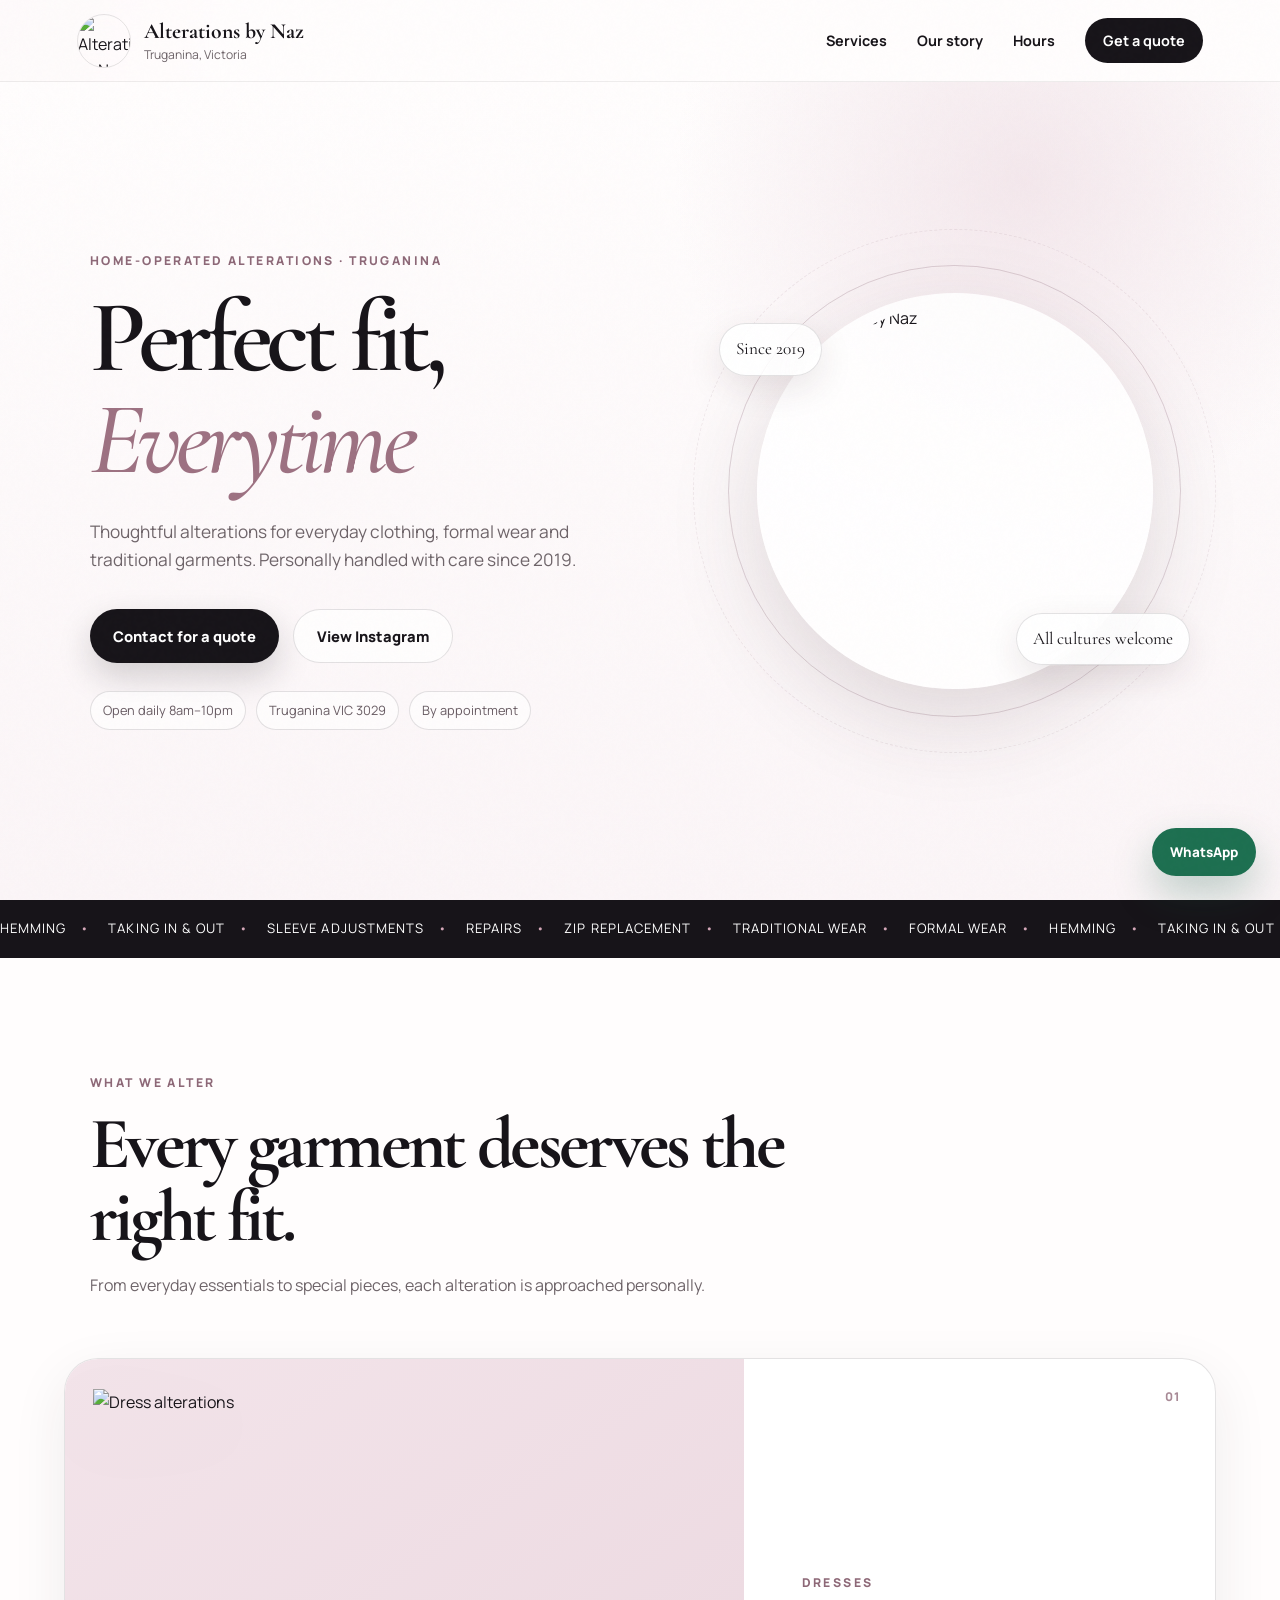
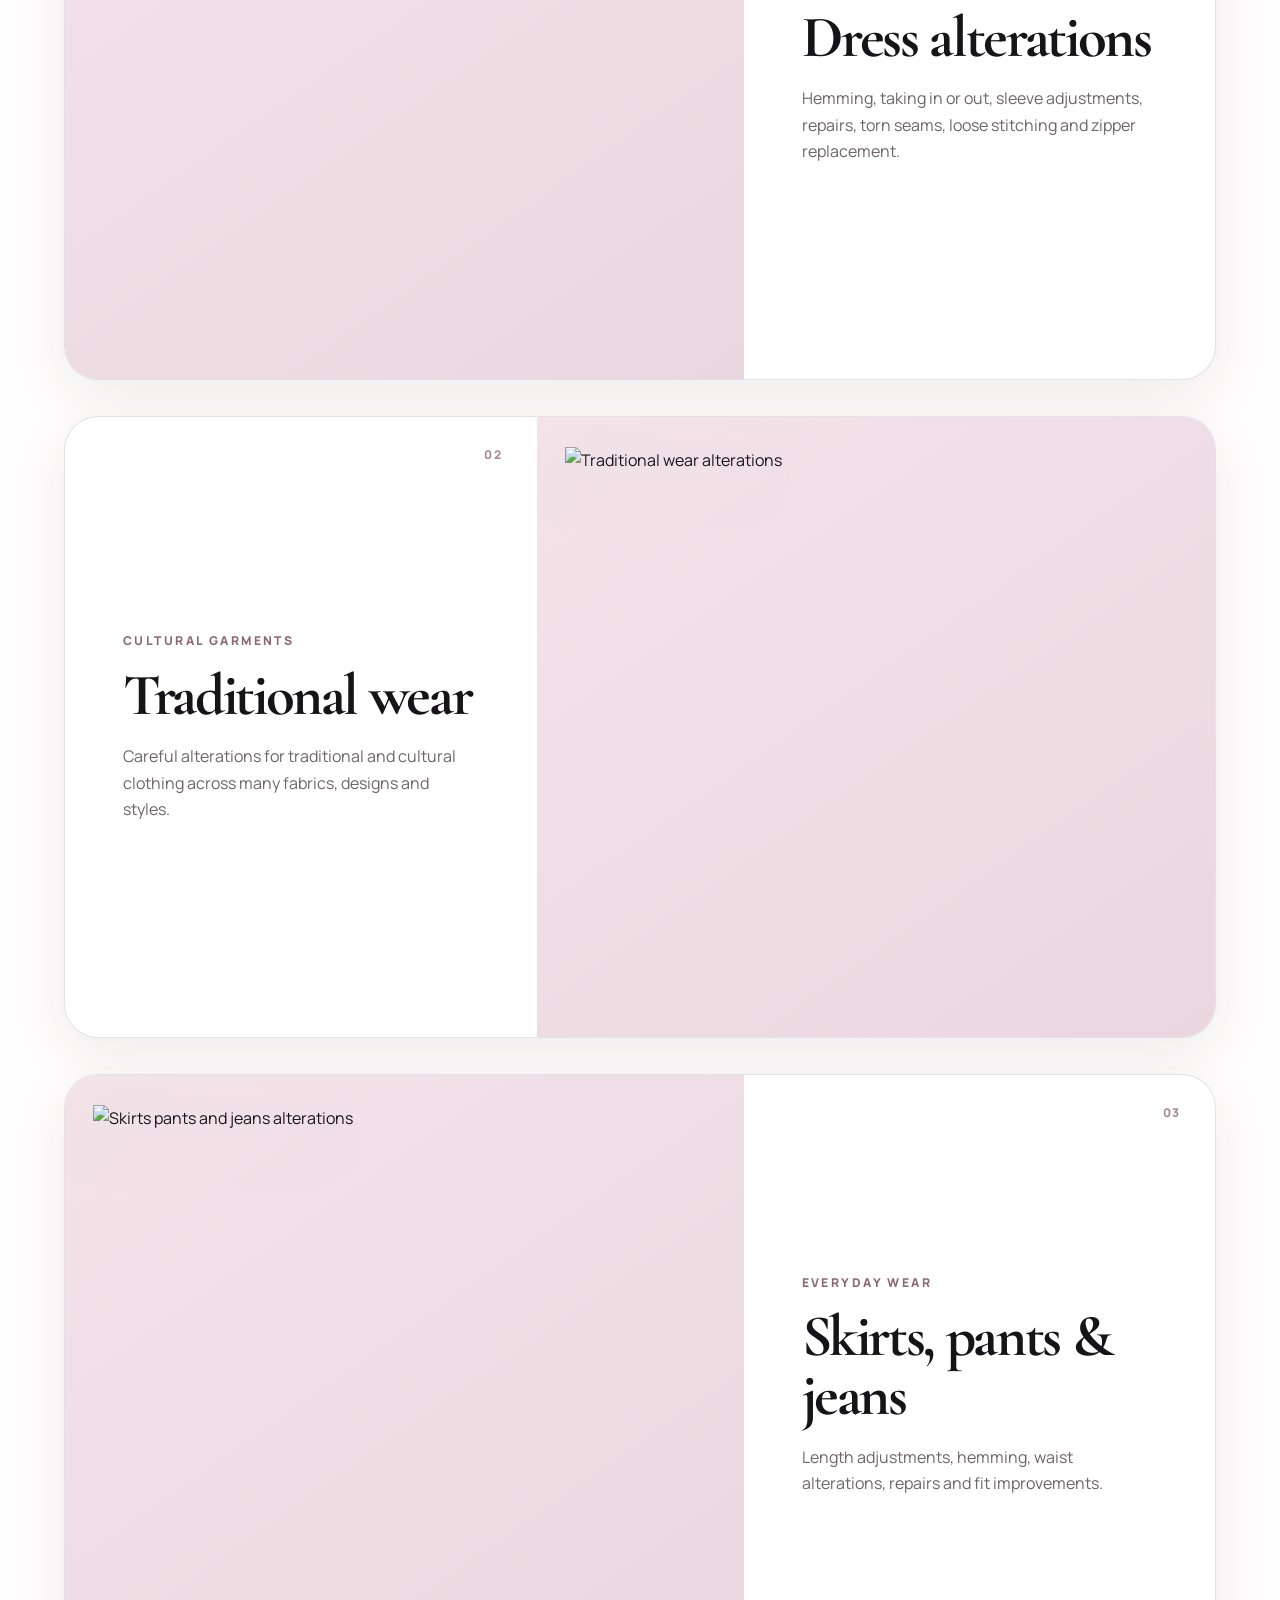
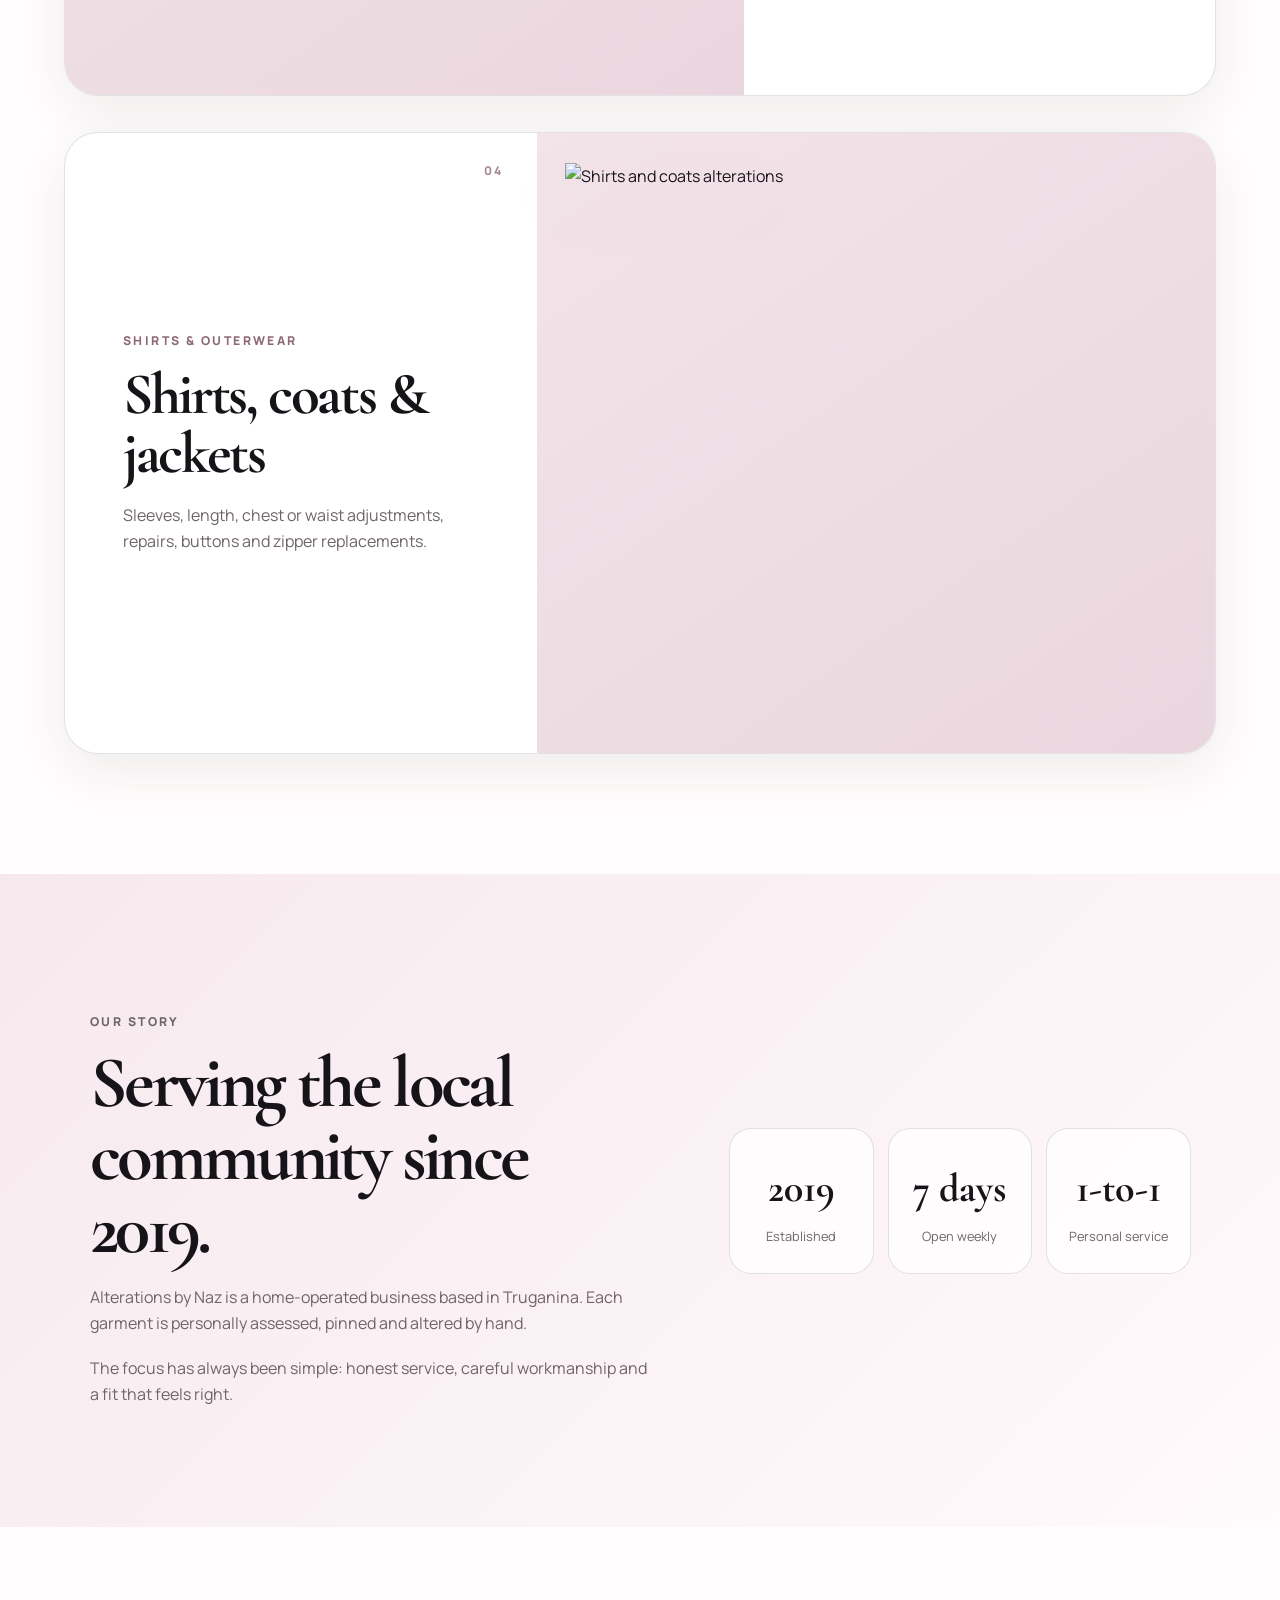
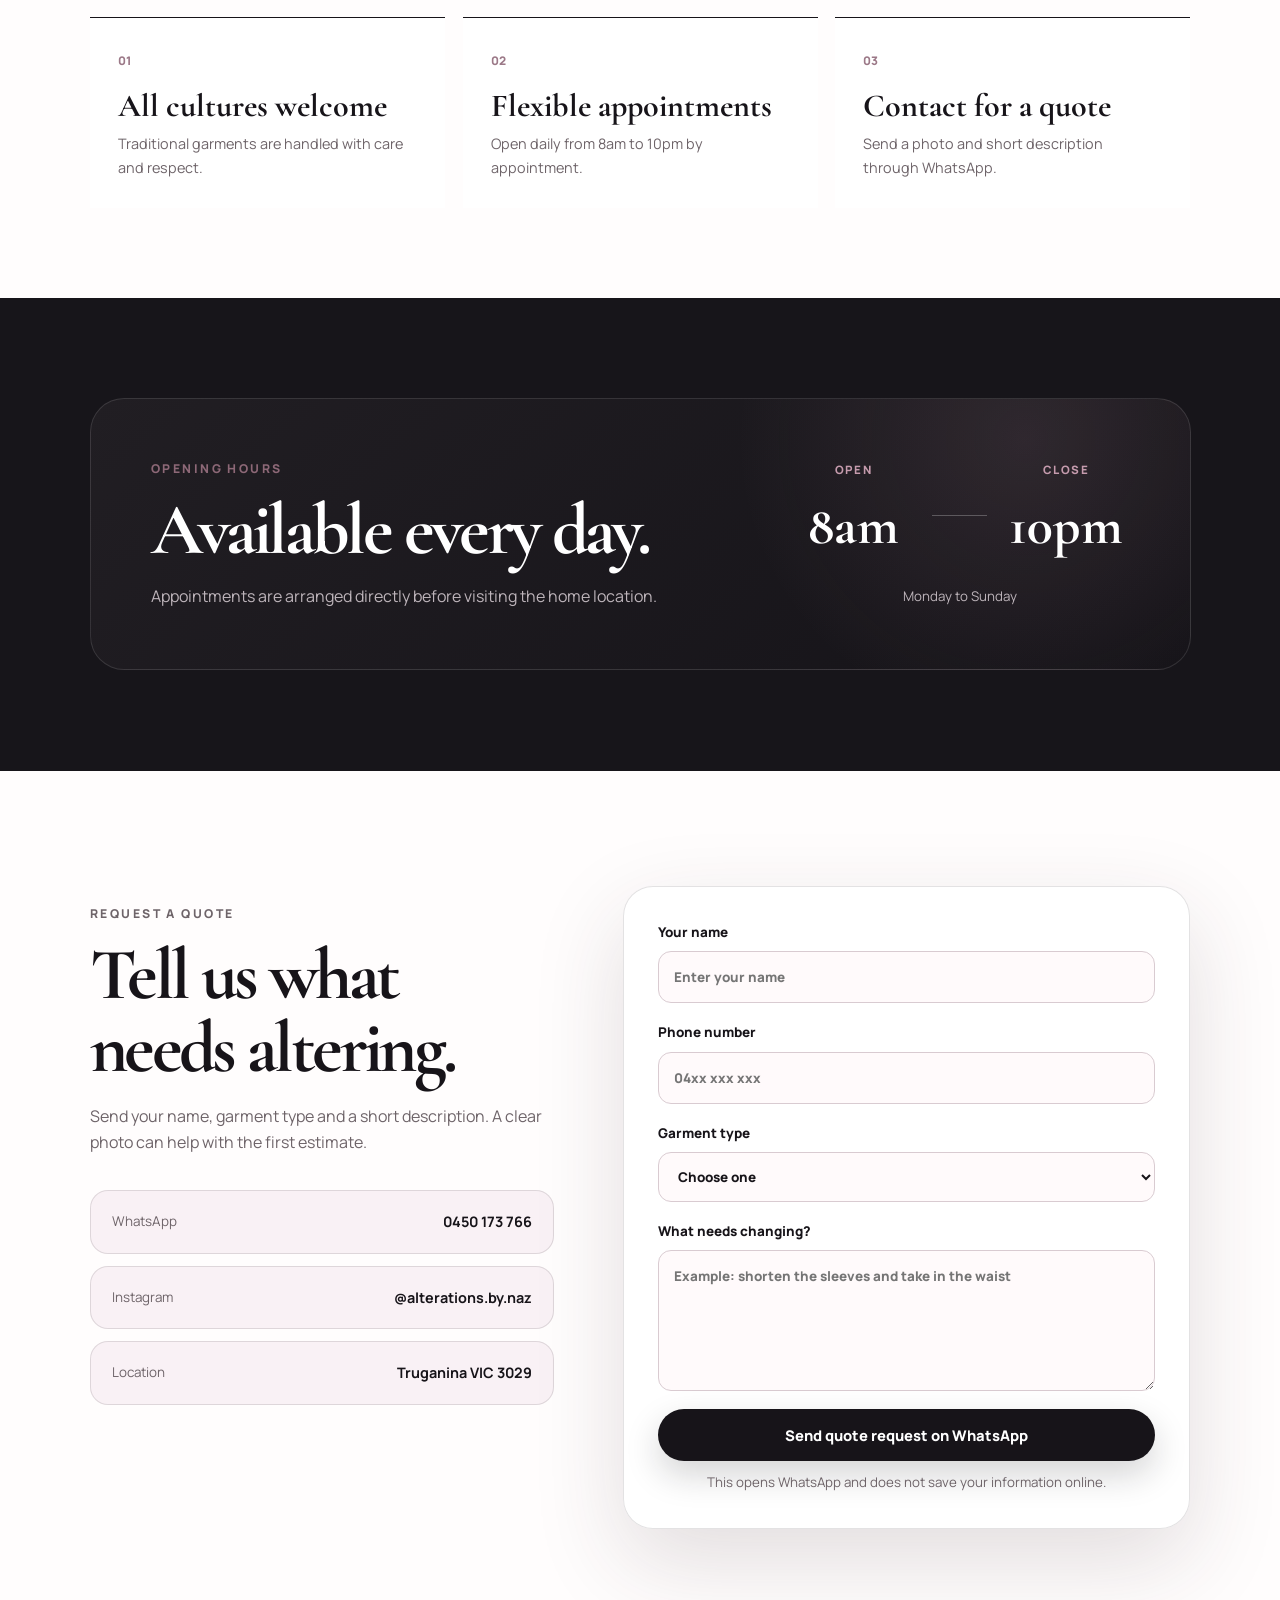
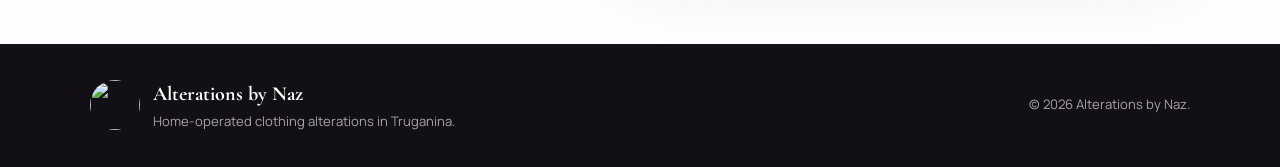
==== index.html @ 494ad3e9 "Add files via upload" ====
<!DOCTYPE html>
<html lang="en">
<head>
  <meta charset="UTF-8">
  <meta name="viewport" content="width=device-width, initial-scale=1.0">
  <meta name="description" content="Alterations by Naz — home-operated clothing alterations in Truganina, Victoria. Serving the community since 2019.">
  <title>Alterations by Naz | Truganina</title>
  <link rel="preconnect" href="https://fonts.googleapis.com">
  <link rel="preconnect" href="https://fonts.gstatic.com" crossorigin>
  <link href="https://fonts.googleapis.com/css2?family=Cormorant+Garamond:wght@500;600;700&family=Manrope:wght@400;500;600;700&display=swap" rel="stylesheet">
  <link rel="stylesheet" href="style.css">
</head>
<body>
  <div class="grain"></div>
  <div class="cursor-glow" id="cursorGlow"></div>

  <header class="site-header">
    <a class="brand" href="#home">
      <img src="assets/logo.jpg" alt="Alterations by Naz logo">
      <span>
        <strong>Alterations by Naz</strong>
        <small>Truganina, Victoria</small>
      </span>
    </a>

    <button class="menu-button" id="menuButton" aria-label="Open navigation">☰</button>

    <nav id="nav">
      <a href="#services">Services</a>
      <a href="#story">Our story</a>
      <a href="#hours">Hours</a>
      <a href="#contact" class="nav-cta">Get a quote</a>
    </nav>
  </header>

  <main>
    <section class="hero" id="home">
      <div class="hero-copy reveal">
        <p class="eyebrow">Home-operated alterations · Truganina</p>
        <h1>Perfect fit,<br><em>Everytime</em></h1>
        <p class="hero-text">
          Thoughtful alterations for everyday clothing, formal wear and traditional garments.
          Personally handled with care since 2019.
        </p>

        <div class="hero-actions">
          <a class="button primary" href="#contact">Contact for a quote</a>
          <a class="button secondary" href="https://www.instagram.com/alterations.by.naz" target="_blank" rel="noopener">View Instagram</a>
        </div>

        <div class="hero-meta">
          <span>Open daily 8am–10pm</span>
          <span>Truganina VIC 3029</span>
          <span>By appointment</span>
        </div>
      </div>

      <div class="hero-art reveal">
        <div class="fabric-ring ring-one"></div>
        <div class="fabric-ring ring-two"></div>
        <div class="logo-frame">
          <img src="assets/logo.jpg" alt="Alterations by Naz">
        </div>
        <div class="hero-tag tag-one">Since 2019</div>
        <div class="hero-tag tag-two">All cultures welcome</div>
      </div>
    </section>

    <section class="ticker" aria-label="Services">
      <div class="ticker-track">
        <span>Hemming</span>
        <span>Taking in & out</span>
        <span>Sleeve adjustments</span>
        <span>Repairs</span>
        <span>Zip replacement</span>
        <span>Traditional wear</span>
        <span>Formal wear</span>
        <span>Hemming</span>
        <span>Taking in & out</span>
        <span>Sleeve adjustments</span>
        <span>Repairs</span>
      </div>
    </section>

    <section class="services-intro section" id="services">
      <div class="section-heading reveal">
        <p class="eyebrow">What we alter</p>
        <h2>Every garment deserves the right fit.</h2>
        <p>From everyday essentials to special pieces, each alteration is approached personally.</p>
      </div>
    </section>

    <section class="service-showcase">
      <article class="showcase-row reveal">
        <div class="showcase-image">
          <img src="assets/dress-alterations.jpg" alt="Dress alterations">
        </div>
        <div class="showcase-copy">
          <span class="index">01</span>
          <p class="eyebrow">Dresses</p>
          <h3>Dress alterations</h3>
          <p>Hemming, taking in or out, sleeve adjustments, repairs, torn seams, loose stitching and zipper replacement.</p>
        </div>
      </article>

      <article class="showcase-row reverse reveal">
        <div class="showcase-image">
          <img src="assets/traditional-wear.jpg" alt="Traditional wear alterations">
        </div>
        <div class="showcase-copy">
          <span class="index">02</span>
          <p class="eyebrow">Cultural garments</p>
          <h3>Traditional wear</h3>
          <p>Careful alterations for traditional and cultural clothing across many fabrics, designs and styles.</p>
        </div>
      </article>

      <article class="showcase-row reveal">
        <div class="showcase-image">
          <img src="assets/skirts-pants-jeans.jpg" alt="Skirts pants and jeans alterations">
        </div>
        <div class="showcase-copy">
          <span class="index">03</span>
          <p class="eyebrow">Everyday wear</p>
          <h3>Skirts, pants & jeans</h3>
          <p>Length adjustments, hemming, waist alterations, repairs and fit improvements.</p>
        </div>
      </article>

      <article class="showcase-row reverse reveal">
        <div class="showcase-image">
          <img src="assets/shirts-coats.jpg" alt="Shirts and coats alterations">
        </div>
        <div class="showcase-copy">
          <span class="index">04</span>
          <p class="eyebrow">Shirts & outerwear</p>
          <h3>Shirts, coats & jackets</h3>
          <p>Sleeves, length, chest or waist adjustments, repairs, buttons and zipper replacements.</p>
        </div>
      </article>
    </section>

    <section class="story-section" id="story">
      <div class="story-copy reveal">
        <p class="eyebrow">Our story</p>
        <h2>Serving the local community since 2019.</h2>
        <p>
          Alterations by Naz is a home-operated business based in Truganina.
          Each garment is personally assessed, pinned and altered by hand.
        </p>
        <p>
          The focus has always been simple: honest service, careful workmanship and a fit that feels right.
        </p>
      </div>

      <div class="story-stats reveal">
        <div>
          <strong>2019</strong>
          <span>Established</span>
        </div>
        <div>
          <strong>7 days</strong>
          <span>Open weekly</span>
        </div>
        <div>
          <strong>1-to-1</strong>
          <span>Personal service</span>
        </div>
      </div>
    </section>

    <section class="trust-strip">
      <article class="reveal">
        <span>01</span>
        <h3>All cultures welcome</h3>
        <p>Traditional garments are handled with care and respect.</p>
      </article>
      <article class="reveal">
        <span>02</span>
        <h3>Flexible appointments</h3>
        <p>Open daily from 8am to 10pm by appointment.</p>
      </article>
      <article class="reveal">
        <span>03</span>
        <h3>Contact for a quote</h3>
        <p>Send a photo and short description through WhatsApp.</p>
      </article>
    </section>

    <section class="hours-section" id="hours">
      <div class="hours-card reveal">
        <div>
          <p class="eyebrow">Opening hours</p>
          <h2>Available every day.</h2>
          <p>Appointments are arranged directly before visiting the home location.</p>
        </div>
        <div class="hours-grid">
          <div>
            <span>Open</span>
            <strong>8am</strong>
          </div>
          <div class="divider"></div>
          <div>
            <span>Close</span>
            <strong>10pm</strong>
          </div>
          <small>Monday to Sunday</small>
        </div>
      </div>
    </section>

    <section class="contact-section section" id="contact">
      <div class="contact-copy reveal">
        <p class="eyebrow">Request a quote</p>
        <h2>Tell us what needs altering.</h2>
        <p>
          Send your name, garment type and a short description. A clear photo can help with the first estimate.
        </p>

        <div class="contact-links">
          <a href="https://wa.me/61450173766?text=Hi%20Naz%2C%20I%20would%20like%20a%20quote%20for%20an%20alteration." target="_blank" rel="noopener">
            <span>WhatsApp</span>
            <strong>0450 173 766</strong>
          </a>
          <a href="https://www.instagram.com/alterations.by.naz" target="_blank" rel="noopener">
            <span>Instagram</span>
            <strong>@alterations.by.naz</strong>
          </a>
          <div>
            <span>Location</span>
            <strong>Truganina VIC 3029</strong>
          </div>
        </div>
      </div>

      <form class="quote-form reveal" id="quoteForm">
        <label>
          Your name
          <input type="text" id="name" required placeholder="Enter your name">
        </label>

        <label>
          Phone number
          <input type="tel" id="phone" required placeholder="04xx xxx xxx">
        </label>

        <label>
          Garment type
          <select id="garment" required>
            <option value="">Choose one</option>
            <option>Dress</option>
            <option>Traditional wear</option>
            <option>Skirt</option>
            <option>Pants or jeans</option>
            <option>Shirt</option>
            <option>Coat or jacket</option>
            <option>Other</option>
          </select>
        </label>

        <label>
          What needs changing?
          <textarea id="details" rows="5" required placeholder="Example: shorten the sleeves and take in the waist"></textarea>
        </label>

        <button class="button primary full" type="submit">Send quote request on WhatsApp</button>
        <small>This opens WhatsApp and does not save your information online.</small>
      </form>
    </section>
  </main>

  <a class="floating-whatsapp" href="https://wa.me/61450173766?text=Hi%20Naz%2C%20I%20would%20like%20a%20quote%20for%20an%20alteration." target="_blank" rel="noopener" aria-label="Message Alterations by Naz on WhatsApp">
    <span>WhatsApp</span>
  </a>

  <footer>
    <div class="footer-brand">
      <img src="assets/logo.jpg" alt="">
      <div>
        <strong>Alterations by Naz</strong>
        <p>Home-operated clothing alterations in Truganina.</p>
      </div>
    </div>
    <p>© <span id="year"></span> Alterations by Naz.</p>
  </footer>

  <script src="script.js"></script>
</body>
</html>
---- style.css ----
*{box-sizing:border-box;margin:0;padding:0}
:root{
  --pink:#ead6de;
  --pink-soft:#f6e9ee;
  --paper:#fffdfd;
  --ink:#171419;
  --muted:#6e6469;
  --line:rgba(31,22,27,.12);
  --shadow:0 32px 90px rgba(63,38,50,.15)
}
html{scroll-behavior:smooth}
body{
  overflow-x:hidden;
  background:var(--paper);
  color:var(--ink);
  font-family:"Manrope",sans-serif;
  line-height:1.65;
  opacity:0;
  transition:opacity .7s ease
}
body.page-ready{opacity:1}
a{color:inherit;text-decoration:none}
img{display:block;width:100%}
.grain{
  position:fixed;inset:0;z-index:1000;pointer-events:none;opacity:.04;
  background-image:url("data:image/svg+xml,%3Csvg viewBox='0 0 180 180' xmlns='http://www.w3.org/2000/svg'%3E%3Cfilter id='n'%3E%3CfeTurbulence type='fractalNoise' baseFrequency='.9' numOctaves='2' stitchTiles='stitch'/%3E%3C/filter%3E%3Crect width='100%25' height='100%25' filter='url(%23n)' opacity='.4'/%3E%3C/svg%3E")
}
.cursor-glow{
  position:fixed;z-index:-1;width:320px;height:320px;border-radius:50%;
  background:rgba(221,188,201,.22);filter:blur(70px);transform:translate(-50%,-50%);
  pointer-events:none;transition:left .12s ease-out,top .12s ease-out
}
.site-header{
  position:sticky;top:0;z-index:100;min-height:82px;padding:13px clamp(20px,6vw,92px);
  display:flex;align-items:center;justify-content:space-between;
  background:rgba(255,253,253,.82);border-bottom:1px solid rgba(20,15,18,.07);
  backdrop-filter:blur(20px)
}
.brand{display:flex;align-items:center;gap:13px}
.brand img{width:54px;height:54px;border-radius:50%;object-fit:cover;border:1px solid rgba(0,0,0,.1)}
.brand span{display:grid;line-height:1.15}
.brand strong{font-family:"Cormorant Garamond",serif;font-size:1.35rem}
.brand small{margin-top:4px;color:var(--muted);font-size:.76rem}
nav{display:flex;align-items:center;gap:30px;font-size:.9rem;font-weight:700}
nav a{transition:transform .25s ease,opacity .25s ease}
nav a:hover{transform:translateY(-2px);opacity:.58}
.nav-cta{padding:11px 18px;border-radius:999px;background:var(--ink);color:#fff}
.menu-button{display:none;border:0;background:transparent;font-size:1.6rem;cursor:pointer}
.hero{
  position:relative;min-height:calc(100vh - 82px);padding:85px clamp(20px,7vw,110px);
  display:grid;grid-template-columns:1.08fr .92fr;gap:76px;align-items:center;
  background:
    radial-gradient(circle at 80% 12%,rgba(234,214,222,.55),transparent 28%),
    linear-gradient(180deg,#fffdfd,#fbf5f7)
}
.eyebrow{margin-bottom:15px;color:#8d6877;font-size:.76rem;font-weight:800;letter-spacing:.2em;text-transform:uppercase}
h1,h2,h3{font-family:"Cormorant Garamond",serif;line-height:1}
h1{font-size:clamp(4rem,8vw,8.2rem);font-weight:600;letter-spacing:-.058em}
h1 em{color:#9d7182;font-weight:500}
.hero-text{max-width:690px;margin-top:27px;color:var(--muted);font-size:1.08rem}
.hero-actions{margin-top:34px;display:flex;flex-wrap:wrap;gap:14px}
.button{
  min-height:52px;padding:14px 23px;display:inline-flex;justify-content:center;align-items:center;
  border:0;border-radius:999px;font:inherit;font-size:.92rem;font-weight:800;cursor:pointer;
  transition:transform .3s cubic-bezier(.2,.8,.2,1),box-shadow .3s ease,background .3s ease
}
.button:hover{transform:translateY(-4px) scale(1.01)}
.primary{background:var(--ink);color:#fff;box-shadow:0 14px 34px rgba(23,20,25,.18)}
.primary:hover{box-shadow:0 22px 48px rgba(23,20,25,.25)}
.secondary{background:rgba(255,255,255,.7);border:1px solid var(--line)}
.hero-meta{margin-top:28px;display:flex;flex-wrap:wrap;gap:10px}
.hero-meta span{padding:8px 12px;border:1px solid var(--line);border-radius:999px;background:rgba(255,255,255,.62);color:#685b62;font-size:.8rem}
.hero-art{position:relative;min-height:600px;display:grid;place-items:center}
.logo-frame{
  position:relative;z-index:3;width:min(440px,84%);aspect-ratio:1;padding:12px;border-radius:50%;
  background:rgba(255,255,255,.84);box-shadow:var(--shadow);animation:float 7s ease-in-out infinite
}
.logo-frame img{height:100%;border-radius:50%;object-fit:cover}
.fabric-ring{position:absolute;border-radius:50%;border:1px solid rgba(121,80,98,.22)}
.ring-one{width:530px;max-width:96%;aspect-ratio:1;animation:spin 30s linear infinite}
.ring-two{width:610px;max-width:111%;aspect-ratio:1;border-style:dashed;opacity:.44;animation:spinReverse 42s linear infinite}
.hero-tag{
  position:absolute;z-index:5;padding:11px 16px;border:1px solid var(--line);border-radius:999px;
  background:rgba(255,255,255,.88);box-shadow:0 12px 35px rgba(54,32,42,.1);
  font-family:"Cormorant Garamond",serif;font-size:1.08rem;backdrop-filter:blur(12px)
}
.tag-one{left:0;top:22%;animation:chipFloat 6s ease-in-out infinite}
.tag-two{right:0;bottom:21%;animation:chipFloat 7s ease-in-out infinite reverse}
.ticker{overflow:hidden;background:var(--ink);color:#fff}
.ticker-track{width:max-content;padding:18px 0;display:flex;gap:42px;animation:ticker 24s linear infinite}
.ticker-track span{position:relative;font-size:.82rem;letter-spacing:.08em;text-transform:uppercase}
.ticker-track span::after{content:"•";position:absolute;right:-24px;color:#d4a8b8}
.section{padding:115px clamp(20px,7vw,110px)}
.section-heading{max-width:820px}
.section-heading h2,.story-copy h2,.hours-card h2,.contact-copy h2{font-size:clamp(3.2rem,5.7vw,6rem);letter-spacing:-.05em}
.section-heading>p:last-child,.story-copy>p,.contact-copy>p{margin-top:18px;color:var(--muted)}
.services-intro{padding-bottom:60px}
.service-showcase{padding:0 clamp(20px,5vw,70px) 120px;display:grid;gap:36px}
.showcase-row{
  min-height:620px;display:grid;grid-template-columns:1.18fr .82fr;overflow:hidden;
  border:1px solid var(--line);border-radius:34px;background:#fff;box-shadow:0 18px 55px rgba(55,32,43,.08)
}
.showcase-row.reverse{grid-template-columns:.82fr 1.18fr}
.showcase-row.reverse .showcase-image{order:2}
.showcase-image{
  min-height:620px;padding:28px;display:grid;place-items:center;
  background:linear-gradient(145deg,#f3e4ea,#ead6de)
}
.showcase-image img{
  width:100%;height:100%;max-height:560px;object-fit:contain;filter:drop-shadow(0 22px 36px rgba(64,39,51,.13));
  transition:transform .7s cubic-bezier(.2,.8,.2,1)
}
.showcase-row:hover .showcase-image img{transform:scale(1.03)}
.showcase-copy{position:relative;padding:70px 58px;display:flex;flex-direction:column;justify-content:center}
.showcase-copy .index{position:absolute;top:28px;right:34px;color:#a88a96;font-size:.75rem;font-weight:800;letter-spacing:.14em}
.showcase-copy h3{font-size:clamp(3rem,4.6vw,5.3rem);letter-spacing:-.04em}
.showcase-copy>p:last-child{margin-top:18px;color:var(--muted);font-size:1rem}
.story-section{
  padding:120px clamp(20px,7vw,110px);display:grid;grid-template-columns:1.1fr .9fr;gap:75px;align-items:center;
  background:linear-gradient(135deg,#f6e9ee,#fffafb)
}
.story-copy>p{max-width:760px}
.story-stats{display:grid;grid-template-columns:repeat(3,1fr);gap:14px}
.story-stats div{padding:26px 20px;border:1px solid var(--line);border-radius:22px;background:rgba(255,255,255,.72);text-align:center}
.story-stats strong{display:block;font-family:"Cormorant Garamond",serif;font-size:2.5rem}
.story-stats span{display:block;margin-top:5px;color:var(--muted);font-size:.8rem}
.trust-strip{padding:90px clamp(20px,7vw,110px);display:grid;grid-template-columns:repeat(3,1fr);gap:18px}
.trust-strip article{padding:28px;border-top:1px solid var(--ink);background:#fff}
.trust-strip article>span{color:#9b7887;font-size:.74rem;font-weight:800}
.trust-strip h3{margin-top:18px;font-size:2rem}
.trust-strip p{margin-top:10px;color:var(--muted);font-size:.9rem}
.hours-section{padding:100px clamp(20px,7vw,110px);background:#17151a}
.hours-card{
  padding:60px;display:grid;grid-template-columns:1fr auto;gap:60px;align-items:center;
  border:1px solid rgba(255,255,255,.12);border-radius:34px;
  background:radial-gradient(circle at 85% 15%,rgba(211,167,185,.12),transparent 30%),linear-gradient(140deg,#211e23,#151318);
  color:#fff
}
.hours-card>div:first-child>p:last-child{max-width:580px;margin-top:16px;color:#bdb4ba}
.hours-grid{min-width:340px;display:grid;grid-template-columns:1fr 55px 1fr;gap:15px;align-items:center;text-align:center}
.hours-grid div{display:grid;gap:3px}
.hours-grid span{color:#c59bad;font-size:.72rem;font-weight:800;letter-spacing:.14em;text-transform:uppercase}
.hours-grid strong{font-family:"Cormorant Garamond",serif;font-size:3.35rem}
.hours-grid .divider{height:1px;background:rgba(255,255,255,.25)}
.hours-grid small{grid-column:1/-1;color:#bdb4ba}
.contact-section{display:grid;grid-template-columns:.9fr 1.1fr;gap:70px;align-items:start}
.contact-links{margin-top:34px;display:grid;gap:12px}
.contact-links a,.contact-links>div{
  padding:19px 21px;display:flex;justify-content:space-between;gap:20px;border:1px solid var(--line);
  border-radius:18px;background:rgba(248,238,242,.78);transition:transform .25s ease,background .25s ease
}
.contact-links a:hover{transform:translateX(5px);background:var(--pink-soft)}
.contact-links span{color:var(--muted);font-size:.84rem}
.contact-links strong{text-align:right;font-size:.9rem}
.quote-form{
  padding:34px;border:1px solid var(--line);border-radius:30px;background:rgba(255,255,255,.9);
  box-shadow:var(--shadow);backdrop-filter:blur(12px)
}
.quote-form label{margin-bottom:18px;display:grid;gap:8px;font-size:.84rem;font-weight:800}
input,select,textarea{
  width:100%;padding:14px 15px;border:1px solid #d9cbd1;border-radius:13px;background:#fffafb;color:var(--ink);
  font:inherit;outline:none;transition:border .2s ease,box-shadow .2s ease,transform .2s ease
}
input:focus,select:focus,textarea:focus{border-color:#9f7787;box-shadow:0 0 0 4px rgba(159,119,135,.12);transform:translateY(-1px)}
textarea{resize:vertical}
.full{width:100%}
.quote-form small{display:block;margin-top:11px;color:var(--muted);text-align:center}
.floating-whatsapp{
  position:fixed;right:24px;bottom:24px;z-index:90;padding:13px 18px;border-radius:999px;background:#1d6f50;color:#fff;
  font-size:.84rem;font-weight:800;box-shadow:0 18px 40px rgba(17,88,60,.26);transition:transform .25s ease,box-shadow .25s ease
}
.floating-whatsapp:hover{transform:translateY(-4px);box-shadow:0 24px 48px rgba(17,88,60,.32)}
footer{padding:34px clamp(20px,7vw,110px);display:flex;justify-content:space-between;align-items:center;gap:25px;background:#121015;color:#fff}
.footer-brand{display:flex;align-items:center;gap:13px}
.footer-brand img{width:50px;height:50px;border-radius:50%}
.footer-brand strong{font-family:"Cormorant Garamond",serif;font-size:1.25rem}
footer p{color:#aaa1a7;font-size:.82rem}
.reveal{
  opacity:0;transform:translate3d(0,58px,0) scale(.975);filter:blur(8px);
  transition:opacity 1.15s ease,transform 1.15s cubic-bezier(.16,1,.3,1),filter 1.15s ease;
  will-change:opacity,transform,filter
}
.reveal.visible{opacity:1;transform:translate3d(0,0,0) scale(1);filter:blur(0)}
@keyframes float{0%,100%{transform:translateY(0) rotate(-1deg)}50%{transform:translateY(-14px) rotate(1deg)}}
@keyframes chipFloat{0%,100%{transform:translateY(0)}50%{transform:translateY(-10px)}}
@keyframes spin{to{transform:rotate(360deg)}}
@keyframes spinReverse{to{transform:rotate(-360deg)}}
@keyframes ticker{to{transform:translateX(-50%)}}
@media (prefers-reduced-motion:reduce){*,*::before,*::after{animation-duration:.001ms!important;animation-iteration-count:1!important;transition-duration:.001ms!important;scroll-behavior:auto!important}}
@media (max-width:940px){
  .menu-button{display:block}
  nav{
    position:absolute;top:76px;left:18px;right:18px;padding:20px;display:none;flex-direction:column;align-items:stretch;gap:16px;
    border:1px solid var(--line);border-radius:19px;background:#fff;box-shadow:var(--shadow)
  }
  nav.open{display:flex}
  .hero,.story-section,.contact-section{grid-template-columns:1fr}
  .hero-art{order:-1;min-height:430px}
  .logo-frame{width:min(340px,78%)}
  .ring-one{width:400px}.ring-two{width:450px}
  .showcase-row,.showcase-row.reverse{grid-template-columns:1fr}
  .showcase-row.reverse .showcase-image{order:0}
  .showcase-image{min-height:520px}
  .trust-strip{grid-template-columns:1fr}
  .hours-card{grid-template-columns:1fr}
}
@media (max-width:620px){
  .site-header{min-height:76px}
  .brand img{width:45px;height:45px}
  .brand strong{font-size:1.15rem}
  .hero{padding-top:46px}
  .hero-art{min-height:350px}
  .logo-frame{width:min(285px,76%)}
  .ring-one{width:320px}.ring-two{width:350px}
  .hero-tag{padding:8px 11px;font-size:.9rem}
  .tag-one{left:1%}.tag-two{right:1%}
  .section,.story-section{padding-top:82px;padding-bottom:82px}
  .service-showcase{padding-left:14px;padding-right:14px}
  .showcase-row{min-height:0;border-radius:24px}
  .showcase-image{min-height:0;aspect-ratio:4/5;padding:15px}
  .showcase-image img{max-height:none}
  .showcase-copy{padding:34px 24px 38px}
  .story-stats{grid-template-columns:1fr}
  .hours-card{padding:32px 22px}
  .hours-grid{min-width:0;grid-template-columns:1fr 35px 1fr}
  .hours-grid strong{font-size:2.5rem}
  .contact-links a,.contact-links>div{flex-direction:column;gap:4px}
  .contact-links strong{text-align:left}
  .quote-form{padding:23px}
  .floating-whatsapp{right:14px;bottom:14px;padding:12px 15px}
  footer{flex-direction:column;text-align:center}
  .footer-brand{flex-direction:column}
}
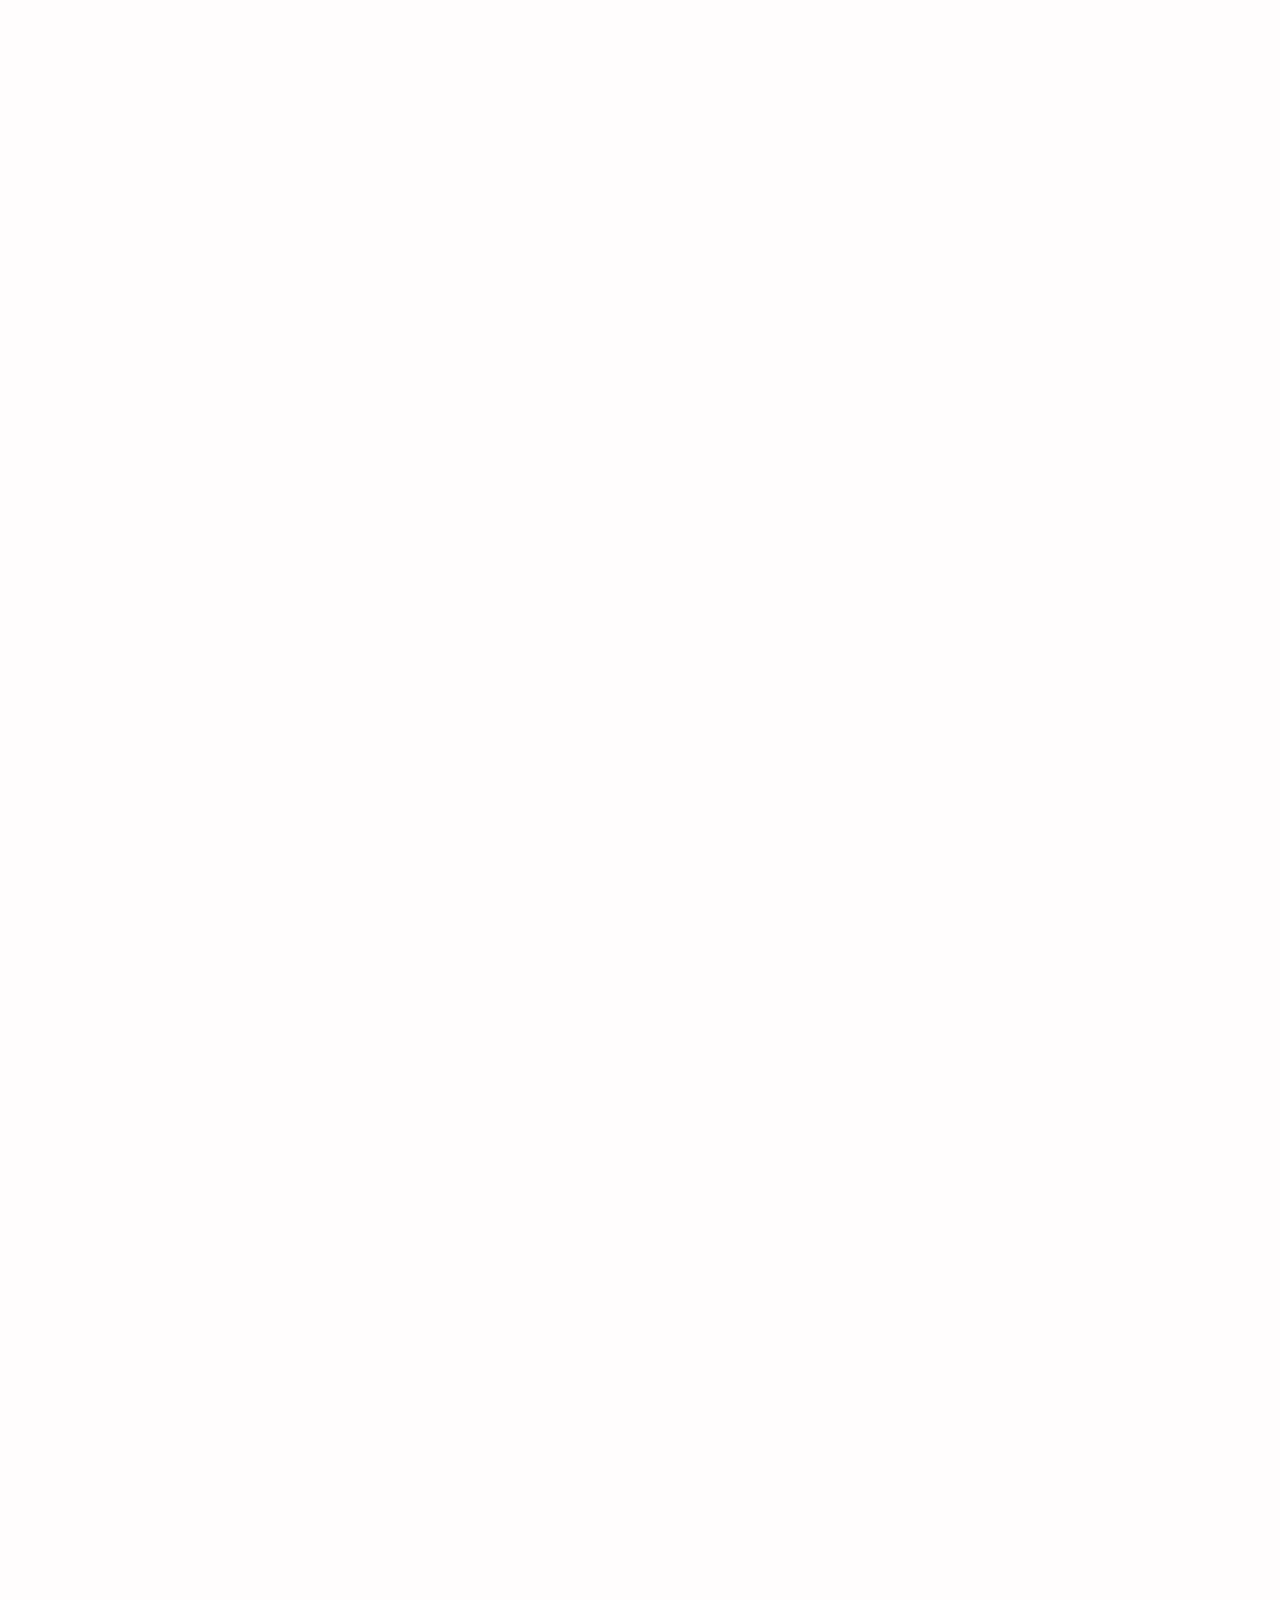
==== commit 1860d805: "Update index.html" ====
--- a/index.html
+++ b/index.html
@@ -3,287 +3,505 @@
 <head>
   <meta charset="UTF-8">
   <meta name="viewport" content="width=device-width, initial-scale=1.0">
-  <meta name="description" content="Alterations by Naz — home-operated clothing alterations in Truganina, Victoria. Serving the community since 2019.">
-  <title>Alterations by Naz | Truganina</title>
+
+  <title>Alterations by Naz | Clothing Alterations in Truganina</title>
+
+  <meta name="description" content="Alterations by Naz provides professional clothing alterations, repairs and fitting services from a home studio in Truganina, Victoria. Serving the local community since 2019.">
+  <meta name="keywords" content="clothing alterations Truganina, dress alterations Truganina, tailoring Tarneit, clothing repairs Werribee, traditional wear alterations, pants hemming, Alterations by Naz">
+  <meta name="author" content="Alterations by Naz">
+  <meta name="robots" content="index, follow">
+  <meta name="theme-color" content="#f4eee8">
+
+  <link rel="canonical" href="https://alterationsbynaz.com/">
+
+  <link rel="icon" type="image/jpeg" href="assets/logo.jpg">
+  <link rel="shortcut icon" type="image/jpeg" href="assets/logo.jpg">
+  <link rel="apple-touch-icon" href="assets/logo.jpg">
+
+  <meta property="og:type" content="website">
+  <meta property="og:title" content="Alterations by Naz | Truganina">
+  <meta property="og:description" content="Professional clothing alterations, repairs and fittings in Truganina, Victoria.">
+  <meta property="og:url" content="https://alterationsbynaz.com/">
+  <meta property="og:image" content="https://alterationsbynaz.com/assets/logo.jpg">
+
+  <meta name="twitter:card" content="summary_large_image">
+  <meta name="twitter:title" content="Alterations by Naz | Truganina">
+  <meta name="twitter:description" content="Professional clothing alterations, repairs and fittings in Truganina, Victoria.">
+  <meta name="twitter:image" content="https://alterationsbynaz.com/assets/logo.jpg">
+
   <link rel="preconnect" href="https://fonts.googleapis.com">
   <link rel="preconnect" href="https://fonts.gstatic.com" crossorigin>
   <link href="https://fonts.googleapis.com/css2?family=Cormorant+Garamond:wght@500;600;700&family=Manrope:wght@400;500;600;700&display=swap" rel="stylesheet">
+
   <link rel="stylesheet" href="style.css">
+
+  <script type="application/ld+json">
+  {
+    "@context": "https://schema.org",
+    "@type": "ClothingStore",
+    "name": "Alterations by Naz",
+    "image": "https://alterationsbynaz.com/assets/logo.jpg",
+    "url": "https://alterationsbynaz.com/",
+    "telephone": "+61450173766",
+    "priceRange": "Contact for a quote",
+    "description": "Professional clothing alterations, repairs and fitting services in Truganina, Victoria.",
+    "foundingDate": "2019",
+    "address": {
+      "@type": "PostalAddress",
+      "addressLocality": "Truganina",
+      "addressRegion": "VIC",
+      "postalCode": "3029",
+      "addressCountry": "AU"
+    },
+    "areaServed": [
+      "Truganina",
+      "Tarneit",
+      "Williams Landing",
+      "Hoppers Crossing",
+      "Point Cook",
+      "Werribee"
+    ],
+    "openingHoursSpecification": [
+      {
+        "@type": "OpeningHoursSpecification",
+        "dayOfWeek": [
+          "Monday",
+          "Tuesday",
+          "Wednesday",
+          "Thursday",
+          "Friday",
+          "Saturday",
+          "Sunday"
+        ],
+        "opens": "08:00",
+        "closes": "22:00"
+      }
+    ],
+    "sameAs": [
+      "https://www.instagram.com/alterations.by.naz"
+    ]
+  }
+  </script>
 </head>
+
 <body>
-  <div class="grain"></div>
-  <div class="cursor-glow" id="cursorGlow"></div>
-
-  <header class="site-header">
-    <a class="brand" href="#home">
-      <img src="assets/logo.jpg" alt="Alterations by Naz logo">
-      <span>
-        <strong>Alterations by Naz</strong>
-        <small>Truganina, Victoria</small>
-      </span>
-    </a>
-
-    <button class="menu-button" id="menuButton" aria-label="Open navigation">☰</button>
-
-    <nav id="nav">
-      <a href="#services">Services</a>
-      <a href="#story">Our story</a>
-      <a href="#hours">Hours</a>
-      <a href="#contact" class="nav-cta">Get a quote</a>
-    </nav>
+  <a class="skip-link" href="#main-content">Skip to content</a>
+
+  <header class="site-header" id="top">
+    <div class="container nav-wrap">
+      <a class="brand" href="#top" aria-label="Alterations by Naz home">
+        <img class="brand-logo" src="assets/logo.jpg" alt="Alterations by Naz logo" width="64" height="64">
+        <span class="brand-text">
+          <strong>Alterations by Naz</strong>
+          <small>Truganina, Victoria</small>
+        </span>
+      </a>
+
+      <button class="menu-toggle" type="button" aria-label="Open navigation menu" aria-expanded="false" aria-controls="site-navigation">
+        <span></span>
+        <span></span>
+        <span></span>
+      </button>
+
+      <nav class="site-nav" id="site-navigation" aria-label="Main navigation">
+        <a href="#services">Services</a>
+        <a href="#about">Our Story</a>
+        <a href="#hours">Hours</a>
+        <a href="#contact">Contact</a>
+        <a class="nav-cta" href="https://wa.me/61450173766?text=Hi%20Naz%2C%20I%20would%20like%20a%20quote%20for%20an%20alteration." target="_blank" rel="noopener noreferrer">Get a Quote</a>
+      </nav>
+    </div>
   </header>
 
-  <main>
-    <section class="hero" id="home">
-      <div class="hero-copy reveal">
-        <p class="eyebrow">Home-operated alterations · Truganina</p>
-        <h1>Perfect fit,<br><em>Everytime</em></h1>
-        <p class="hero-text">
-          Thoughtful alterations for everyday clothing, formal wear and traditional garments.
-          Personally handled with care since 2019.
-        </p>
-
-        <div class="hero-actions">
-          <a class="button primary" href="#contact">Contact for a quote</a>
-          <a class="button secondary" href="https://www.instagram.com/alterations.by.naz" target="_blank" rel="noopener">View Instagram</a>
-        </div>
-
-        <div class="hero-meta">
-          <span>Open daily 8am–10pm</span>
-          <span>Truganina VIC 3029</span>
-          <span>By appointment</span>
-        </div>
-      </div>
-
-      <div class="hero-art reveal">
-        <div class="fabric-ring ring-one"></div>
-        <div class="fabric-ring ring-two"></div>
-        <div class="logo-frame">
-          <img src="assets/logo.jpg" alt="Alterations by Naz">
-        </div>
-        <div class="hero-tag tag-one">Since 2019</div>
-        <div class="hero-tag tag-two">All cultures welcome</div>
-      </div>
-    </section>
-
-    <section class="ticker" aria-label="Services">
-      <div class="ticker-track">
-        <span>Hemming</span>
-        <span>Taking in & out</span>
-        <span>Sleeve adjustments</span>
-        <span>Repairs</span>
-        <span>Zip replacement</span>
-        <span>Traditional wear</span>
-        <span>Formal wear</span>
-        <span>Hemming</span>
-        <span>Taking in & out</span>
-        <span>Sleeve adjustments</span>
-        <span>Repairs</span>
-      </div>
-    </section>
-
-    <section class="services-intro section" id="services">
-      <div class="section-heading reveal">
-        <p class="eyebrow">What we alter</p>
-        <h2>Every garment deserves the right fit.</h2>
-        <p>From everyday essentials to special pieces, each alteration is approached personally.</p>
-      </div>
-    </section>
-
-    <section class="service-showcase">
-      <article class="showcase-row reveal">
-        <div class="showcase-image">
-          <img src="assets/dress-alterations.jpg" alt="Dress alterations">
-        </div>
-        <div class="showcase-copy">
-          <span class="index">01</span>
-          <p class="eyebrow">Dresses</p>
-          <h3>Dress alterations</h3>
-          <p>Hemming, taking in or out, sleeve adjustments, repairs, torn seams, loose stitching and zipper replacement.</p>
-        </div>
-      </article>
-
-      <article class="showcase-row reverse reveal">
-        <div class="showcase-image">
-          <img src="assets/traditional-wear.jpg" alt="Traditional wear alterations">
-        </div>
-        <div class="showcase-copy">
-          <span class="index">02</span>
-          <p class="eyebrow">Cultural garments</p>
-          <h3>Traditional wear</h3>
-          <p>Careful alterations for traditional and cultural clothing across many fabrics, designs and styles.</p>
-        </div>
-      </article>
-
-      <article class="showcase-row reveal">
-        <div class="showcase-image">
-          <img src="assets/skirts-pants-jeans.jpg" alt="Skirts pants and jeans alterations">
-        </div>
-        <div class="showcase-copy">
-          <span class="index">03</span>
-          <p class="eyebrow">Everyday wear</p>
-          <h3>Skirts, pants & jeans</h3>
-          <p>Length adjustments, hemming, waist alterations, repairs and fit improvements.</p>
-        </div>
-      </article>
-
-      <article class="showcase-row reverse reveal">
-        <div class="showcase-image">
-          <img src="assets/shirts-coats.jpg" alt="Shirts and coats alterations">
-        </div>
-        <div class="showcase-copy">
-          <span class="index">04</span>
-          <p class="eyebrow">Shirts & outerwear</p>
-          <h3>Shirts, coats & jackets</h3>
-          <p>Sleeves, length, chest or waist adjustments, repairs, buttons and zipper replacements.</p>
-        </div>
-      </article>
-    </section>
-
-    <section class="story-section" id="story">
-      <div class="story-copy reveal">
-        <p class="eyebrow">Our story</p>
-        <h2>Serving the local community since 2019.</h2>
-        <p>
-          Alterations by Naz is a home-operated business based in Truganina.
-          Each garment is personally assessed, pinned and altered by hand.
-        </p>
-        <p>
-          The focus has always been simple: honest service, careful workmanship and a fit that feels right.
-        </p>
-      </div>
-
-      <div class="story-stats reveal">
-        <div>
-          <strong>2019</strong>
-          <span>Established</span>
-        </div>
-        <div>
-          <strong>7 days</strong>
-          <span>Open weekly</span>
-        </div>
-        <div>
-          <strong>1-to-1</strong>
-          <span>Personal service</span>
-        </div>
-      </div>
-    </section>
-
-    <section class="trust-strip">
-      <article class="reveal">
-        <span>01</span>
-        <h3>All cultures welcome</h3>
-        <p>Traditional garments are handled with care and respect.</p>
-      </article>
-      <article class="reveal">
-        <span>02</span>
-        <h3>Flexible appointments</h3>
-        <p>Open daily from 8am to 10pm by appointment.</p>
-      </article>
-      <article class="reveal">
-        <span>03</span>
-        <h3>Contact for a quote</h3>
-        <p>Send a photo and short description through WhatsApp.</p>
-      </article>
-    </section>
-
-    <section class="hours-section" id="hours">
-      <div class="hours-card reveal">
-        <div>
+  <main id="main-content">
+    <section class="hero">
+      <div class="hero-orbit hero-orbit-one" aria-hidden="true"></div>
+      <div class="hero-orbit hero-orbit-two" aria-hidden="true"></div>
+
+      <div class="container hero-grid">
+        <div class="hero-copy reveal">
+          <p class="eyebrow">Clothing alterations in Truganina</p>
+
+          <h1>
+            Perfect fit,
+            <span>Everytime</span>
+          </h1>
+
+          <p class="hero-description">
+            Thoughtful alterations, repairs and adjustments completed with care
+            from a welcoming home studio in Truganina.
+          </p>
+
+          <div class="hero-actions">
+            <a class="button button-primary" href="https://wa.me/61450173766?text=Hi%20Naz%2C%20I%20would%20like%20a%20quote%20for%20an%20alteration." target="_blank" rel="noopener noreferrer">Message on WhatsApp</a>
+            <a class="button button-secondary" href="#services">View Services</a>
+          </div>
+
+          <div class="hero-details" aria-label="Business highlights">
+            <div>
+              <strong>Since 2019</strong>
+              <span>Serving our community</span>
+            </div>
+            <div>
+              <strong>8am–10pm</strong>
+              <span>Open every day</span>
+            </div>
+            <div>
+              <strong>Truganina</strong>
+              <span>VIC 3029</span>
+            </div>
+          </div>
+        </div>
+
+        <div class="hero-visual reveal">
+          <div class="logo-stage">
+            <div class="logo-ring logo-ring-large" aria-hidden="true"></div>
+            <div class="logo-ring logo-ring-small" aria-hidden="true"></div>
+            <img class="hero-logo" src="assets/logo.jpg" alt="Alterations by Naz" width="520" height="520">
+          </div>
+        </div>
+      </div>
+    </section>
+
+    <section class="trust-strip" aria-label="Business features">
+      <div class="container trust-grid">
+        <div class="trust-item reveal">
+          <span class="trust-number">01</span>
+          <div>
+            <strong>Personal service</strong>
+            <p>Every garment receives individual care and attention.</p>
+          </div>
+        </div>
+
+        <div class="trust-item reveal">
+          <span class="trust-number">02</span>
+          <div>
+            <strong>Local and convenient</strong>
+            <p>Home-operated service based in Truganina.</p>
+          </div>
+        </div>
+
+        <div class="trust-item reveal">
+          <span class="trust-number">03</span>
+          <div>
+            <strong>Quote before work</strong>
+            <p>Contact us with photos or details for a tailored quote.</p>
+          </div>
+        </div>
+      </div>
+    </section>
+
+    <section class="section services-section" id="services">
+      <div class="container">
+        <div class="section-heading reveal">
+          <p class="eyebrow">What we alter</p>
+          <h2>Beautifully adjusted for the way you wear it.</h2>
+          <p>From everyday clothing to special garments, we help improve fit, comfort and finish.</p>
+        </div>
+
+        <div class="services-grid">
+          <article class="service-card service-card-large reveal">
+            <div class="service-image-wrap">
+              <img src="assets/dress-alterations.jpg" alt="Dress alterations" loading="lazy">
+            </div>
+            <div class="service-content">
+              <span class="service-index">01</span>
+              <h3>Dress Alterations</h3>
+              <p>Adjustments for fit, length, shape and comfort across casual, formal and occasion dresses.</p>
+              <span class="quote-label">Contact for a quote</span>
+            </div>
+          </article>
+
+          <article class="service-card reveal">
+            <div class="service-image-wrap">
+              <img src="assets/traditional-wear.jpg" alt="Traditional wear alterations" loading="lazy">
+            </div>
+            <div class="service-content">
+              <span class="service-index">02</span>
+              <h3>Traditional Wear</h3>
+              <p>Careful alterations for traditional clothing, detailed garments and special-occasion wear.</p>
+              <span class="quote-label">Contact for a quote</span>
+            </div>
+          </article>
+
+          <article class="service-card reveal">
+            <div class="service-image-wrap">
+              <img src="assets/skirts-pants-jeans.jpg" alt="Skirts, pants and jeans alterations" loading="lazy">
+            </div>
+            <div class="service-content">
+              <span class="service-index">03</span>
+              <h3>Skirts, Pants &amp; Jeans</h3>
+              <p>Hemming, waist adjustments, repairs and refinements for a more comfortable everyday fit.</p>
+              <span class="quote-label">Contact for a quote</span>
+            </div>
+          </article>
+
+          <article class="service-card service-card-wide reveal">
+            <div class="service-image-wrap">
+              <img src="assets/shirts-coats.jpg" alt="Shirts and coats alterations" loading="lazy">
+            </div>
+            <div class="service-content">
+              <span class="service-index">04</span>
+              <h3>Shirts &amp; Coats</h3>
+              <p>Sleeve, side, length and fit adjustments for shirts, jackets, coats and layered garments.</p>
+              <span class="quote-label">Contact for a quote</span>
+            </div>
+          </article>
+        </div>
+      </div>
+    </section>
+
+    <section class="section story-section" id="about">
+      <div class="container story-grid">
+        <div class="story-copy reveal">
+          <p class="eyebrow">Our story</p>
+          <h2>Local skill, personal care and attention to every detail.</h2>
+
+          <p>
+            Alterations by Naz has served the local community since 2019,
+            helping customers feel comfortable and confident in clothing that
+            fits properly.
+          </p>
+
+          <p>
+            Each item is assessed personally, with clear communication before
+            work begins. Whether it is a simple hem, an everyday repair or a
+            special garment, the goal is always a neat and reliable result.
+          </p>
+
+          <a class="text-link" href="https://www.instagram.com/alterations.by.naz" target="_blank" rel="noopener noreferrer">
+            See our work on Instagram
+            <span aria-hidden="true">↗</span>
+          </a>
+        </div>
+
+        <div class="experience-card reveal">
+          <span class="experience-year">2019</span>
+          <p>Serving Truganina and surrounding communities since</p>
+
+          <div class="experience-divider"></div>
+
+          <ul>
+            <li>Home-operated local business</li>
+            <li>Personal fittings and consultations</li>
+            <li>Everyday and special garments</li>
+            <li>Quotes based on each item</li>
+          </ul>
+        </div>
+      </div>
+    </section>
+
+    <section class="section hours-section" id="hours">
+      <div class="container hours-grid">
+        <div class="hours-heading reveal">
           <p class="eyebrow">Opening hours</p>
           <h2>Available every day.</h2>
-          <p>Appointments are arranged directly before visiting the home location.</p>
-        </div>
-        <div class="hours-grid">
-          <div>
-            <span>Open</span>
-            <strong>8am</strong>
-          </div>
-          <div class="divider"></div>
-          <div>
-            <span>Close</span>
-            <strong>10pm</strong>
-          </div>
-          <small>Monday to Sunday</small>
-        </div>
-      </div>
-    </section>
-
-    <section class="contact-section section" id="contact">
-      <div class="contact-copy reveal">
-        <p class="eyebrow">Request a quote</p>
-        <h2>Tell us what needs altering.</h2>
-        <p>
-          Send your name, garment type and a short description. A clear photo can help with the first estimate.
-        </p>
-
-        <div class="contact-links">
-          <a href="https://wa.me/61450173766?text=Hi%20Naz%2C%20I%20would%20like%20a%20quote%20for%20an%20alteration." target="_blank" rel="noopener">
-            <span>WhatsApp</span>
-            <strong>0450 173 766</strong>
-          </a>
-          <a href="https://www.instagram.com/alterations.by.naz" target="_blank" rel="noopener">
-            <span>Instagram</span>
-            <strong>@alterations.by.naz</strong>
-          </a>
-          <div>
+          <p>Please message before visiting so we can arrange a suitable fitting or drop-off time.</p>
+        </div>
+
+        <div class="hours-card reveal">
+          <div class="hours-row">
+            <span>Monday – Sunday</span>
+            <strong>8:00am – 10:00pm</strong>
+          </div>
+
+          <div class="hours-row">
             <span>Location</span>
             <strong>Truganina VIC 3029</strong>
           </div>
-        </div>
-      </div>
-
-      <form class="quote-form reveal" id="quoteForm">
-        <label>
-          Your name
-          <input type="text" id="name" required placeholder="Enter your name">
-        </label>
-
-        <label>
-          Phone number
-          <input type="tel" id="phone" required placeholder="04xx xxx xxx">
-        </label>
-
-        <label>
-          Garment type
-          <select id="garment" required>
-            <option value="">Choose one</option>
-            <option>Dress</option>
-            <option>Traditional wear</option>
-            <option>Skirt</option>
-            <option>Pants or jeans</option>
-            <option>Shirt</option>
-            <option>Coat or jacket</option>
-            <option>Other</option>
-          </select>
-        </label>
-
-        <label>
-          What needs changing?
-          <textarea id="details" rows="5" required placeholder="Example: shorten the sleeves and take in the waist"></textarea>
-        </label>
-
-        <button class="button primary full" type="submit">Send quote request on WhatsApp</button>
-        <small>This opens WhatsApp and does not save your information online.</small>
-      </form>
+
+          <div class="hours-note">
+            Exact home address is provided when an appointment is arranged.
+          </div>
+        </div>
+      </div>
+    </section>
+
+    <section class="section contact-section" id="contact">
+      <div class="container contact-grid">
+        <div class="contact-copy reveal">
+          <p class="eyebrow">Request a quote</p>
+          <h2>Tell us what needs altering.</h2>
+
+          <p>
+            Send a photo and a short description through WhatsApp or complete
+            the form. We will reply with the next steps.
+          </p>
+
+          <div class="contact-links">
+            <a href="tel:+61450173766">
+              <span>Phone / WhatsApp</span>
+              <strong>0450 173 766</strong>
+            </a>
+
+            <a href="https://www.instagram.com/alterations.by.naz" target="_blank" rel="noopener noreferrer">
+              <span>Instagram</span>
+              <strong>@alterations.by.naz</strong>
+            </a>
+
+            <div>
+              <span>Service area</span>
+              <strong>Truganina and nearby suburbs</strong>
+            </div>
+          </div>
+        </div>
+
+        <form class="quote-form reveal" id="quote-form">
+          <div class="form-row">
+            <label for="name">Your name</label>
+            <input id="name" name="name" type="text" autocomplete="name" placeholder="Enter your name" required>
+          </div>
+
+          <div class="form-row">
+            <label for="phone">Phone number</label>
+            <input id="phone" name="phone" type="tel" autocomplete="tel" placeholder="Enter your phone number" required>
+          </div>
+
+          <div class="form-row">
+            <label for="garment">Garment type</label>
+            <select id="garment" name="garment" required>
+              <option value="">Choose a garment</option>
+              <option value="Dress">Dress</option>
+              <option value="Traditional wear">Traditional wear</option>
+              <option value="Skirt, pants or jeans">Skirt, pants or jeans</option>
+              <option value="Shirt or coat">Shirt or coat</option>
+              <option value="Other garment">Other garment</option>
+            </select>
+          </div>
+
+          <div class="form-row">
+            <label for="message">What needs altering?</label>
+            <textarea id="message" name="message" rows="5" placeholder="Describe the alteration you need" required></textarea>
+          </div>
+
+          <button class="button button-primary form-submit" type="submit">Send through WhatsApp</button>
+
+          <p class="form-note">
+            This form opens WhatsApp with your details. It does not store your information on the website.
+          </p>
+        </form>
+      </div>
+    </section>
+
+    <section class="area-section">
+      <div class="container reveal">
+        <p>
+          Proudly serving customers from
+          <strong>Truganina</strong>,
+          <strong>Tarneit</strong>,
+          <strong>Williams Landing</strong>,
+          <strong>Hoppers Crossing</strong>,
+          <strong>Point Cook</strong> and
+          <strong>Werribee</strong>.
+        </p>
+      </div>
     </section>
   </main>
 
-  <a class="floating-whatsapp" href="https://wa.me/61450173766?text=Hi%20Naz%2C%20I%20would%20like%20a%20quote%20for%20an%20alteration." target="_blank" rel="noopener" aria-label="Message Alterations by Naz on WhatsApp">
+  <footer class="site-footer">
+    <div class="container footer-grid">
+      <div class="footer-brand">
+        <img src="assets/logo.jpg" alt="" width="54" height="54">
+        <div>
+          <strong>Alterations by Naz</strong>
+          <span>Clothing alterations in Truganina</span>
+        </div>
+      </div>
+
+      <div class="footer-links">
+        <a href="#services">Services</a>
+        <a href="#about">Our Story</a>
+        <a href="#hours">Hours</a>
+        <a href="#contact">Contact</a>
+      </div>
+
+      <p class="copyright">
+        © <span id="current-year"></span> Alterations by Naz. All rights reserved.
+      </p>
+    </div>
+  </footer>
+
+  <a class="floating-whatsapp" href="https://wa.me/61450173766?text=Hi%20Naz%2C%20I%20would%20like%20a%20quote%20for%20an%20alteration." target="_blank" rel="noopener noreferrer" aria-label="Message Alterations by Naz on WhatsApp">
+    <span aria-hidden="true">✆</span>
     <span>WhatsApp</span>
   </a>
 
-  <footer>
-    <div class="footer-brand">
-      <img src="assets/logo.jpg" alt="">
-      <div>
-        <strong>Alterations by Naz</strong>
-        <p>Home-operated clothing alterations in Truganina.</p>
-      </div>
-    </div>
-    <p>© <span id="year"></span> Alterations by Naz.</p>
-  </footer>
-
-  <script src="script.js"></script>
+  <script>
+    const menuButton = document.querySelector(".menu-toggle");
+    const navigation = document.querySelector(".site-nav");
+
+    if (menuButton && navigation) {
+      menuButton.addEventListener("click", () => {
+        const isOpen = navigation.classList.toggle("is-open");
+        menuButton.setAttribute("aria-expanded", String(isOpen));
+      });
+
+      navigation.querySelectorAll("a").forEach((link) => {
+        link.addEventListener("click", () => {
+          navigation.classList.remove("is-open");
+          menuButton.setAttribute("aria-expanded", "false");
+        });
+      });
+    }
+
+    const revealElements = document.querySelectorAll(".reveal");
+
+    if ("IntersectionObserver" in window) {
+      const revealObserver = new IntersectionObserver(
+        (entries, observer) => {
+          entries.forEach((entry) => {
+            if (entry.isIntersecting) {
+              entry.target.classList.add("is-visible");
+              observer.unobserve(entry.target);
+            }
+          });
+        },
+        {
+          threshold: 0.12,
+          rootMargin: "0px 0px -40px 0px"
+        }
+      );
+
+      revealElements.forEach((element) => revealObserver.observe(element));
+    } else {
+      revealElements.forEach((element) => {
+        element.classList.add("is-visible");
+      });
+    }
+
+    const quoteForm = document.getElementById("quote-form");
+
+    if (quoteForm) {
+      quoteForm.addEventListener("submit", (event) => {
+        event.preventDefault();
+
+        const name = document.getElementById("name").value.trim();
+        const phone = document.getElementById("phone").value.trim();
+        const garment = document.getElementById("garment").value;
+        const message = document.getElementById("message").value.trim();
+
+        const whatsappMessage = [
+          "Hi Naz, I would like a quote for an alteration.",
+          "",
+          `Name: ${name}`,
+          `Phone: ${phone}`,
+          `Garment: ${garment}`,
+          `Alteration needed: ${message}`
+        ].join("\n");
+
+        const whatsappUrl =
+          "https://wa.me/61450173766?text=" +
+          encodeURIComponent(whatsappMessage);
+
+        window.open(whatsappUrl, "_blank", "noopener,noreferrer");
+      });
+    }
+
+    const yearElement = document.getElementById("current-year");
+
+    if (yearElement) {
+      yearElement.textContent = new Date().getFullYear();
+    }
+  </script>
 </body>
-</html>+</html>
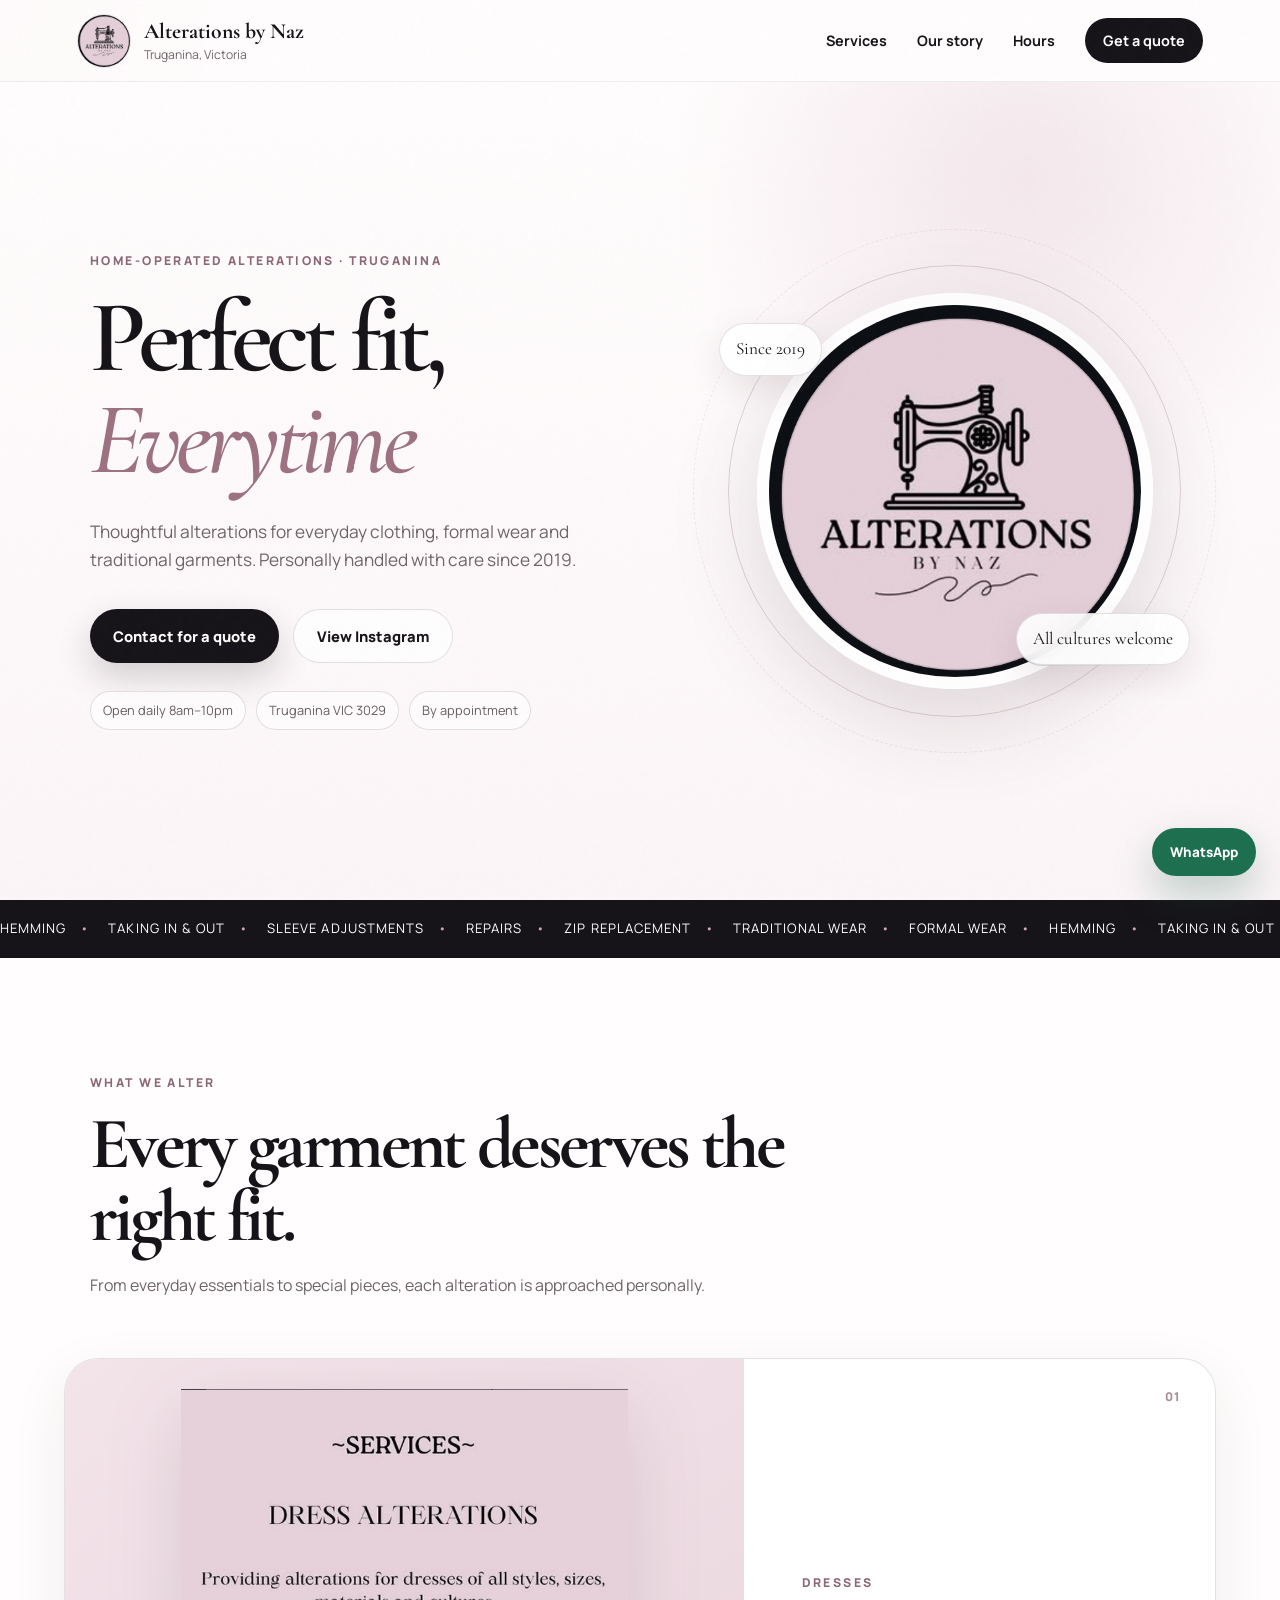
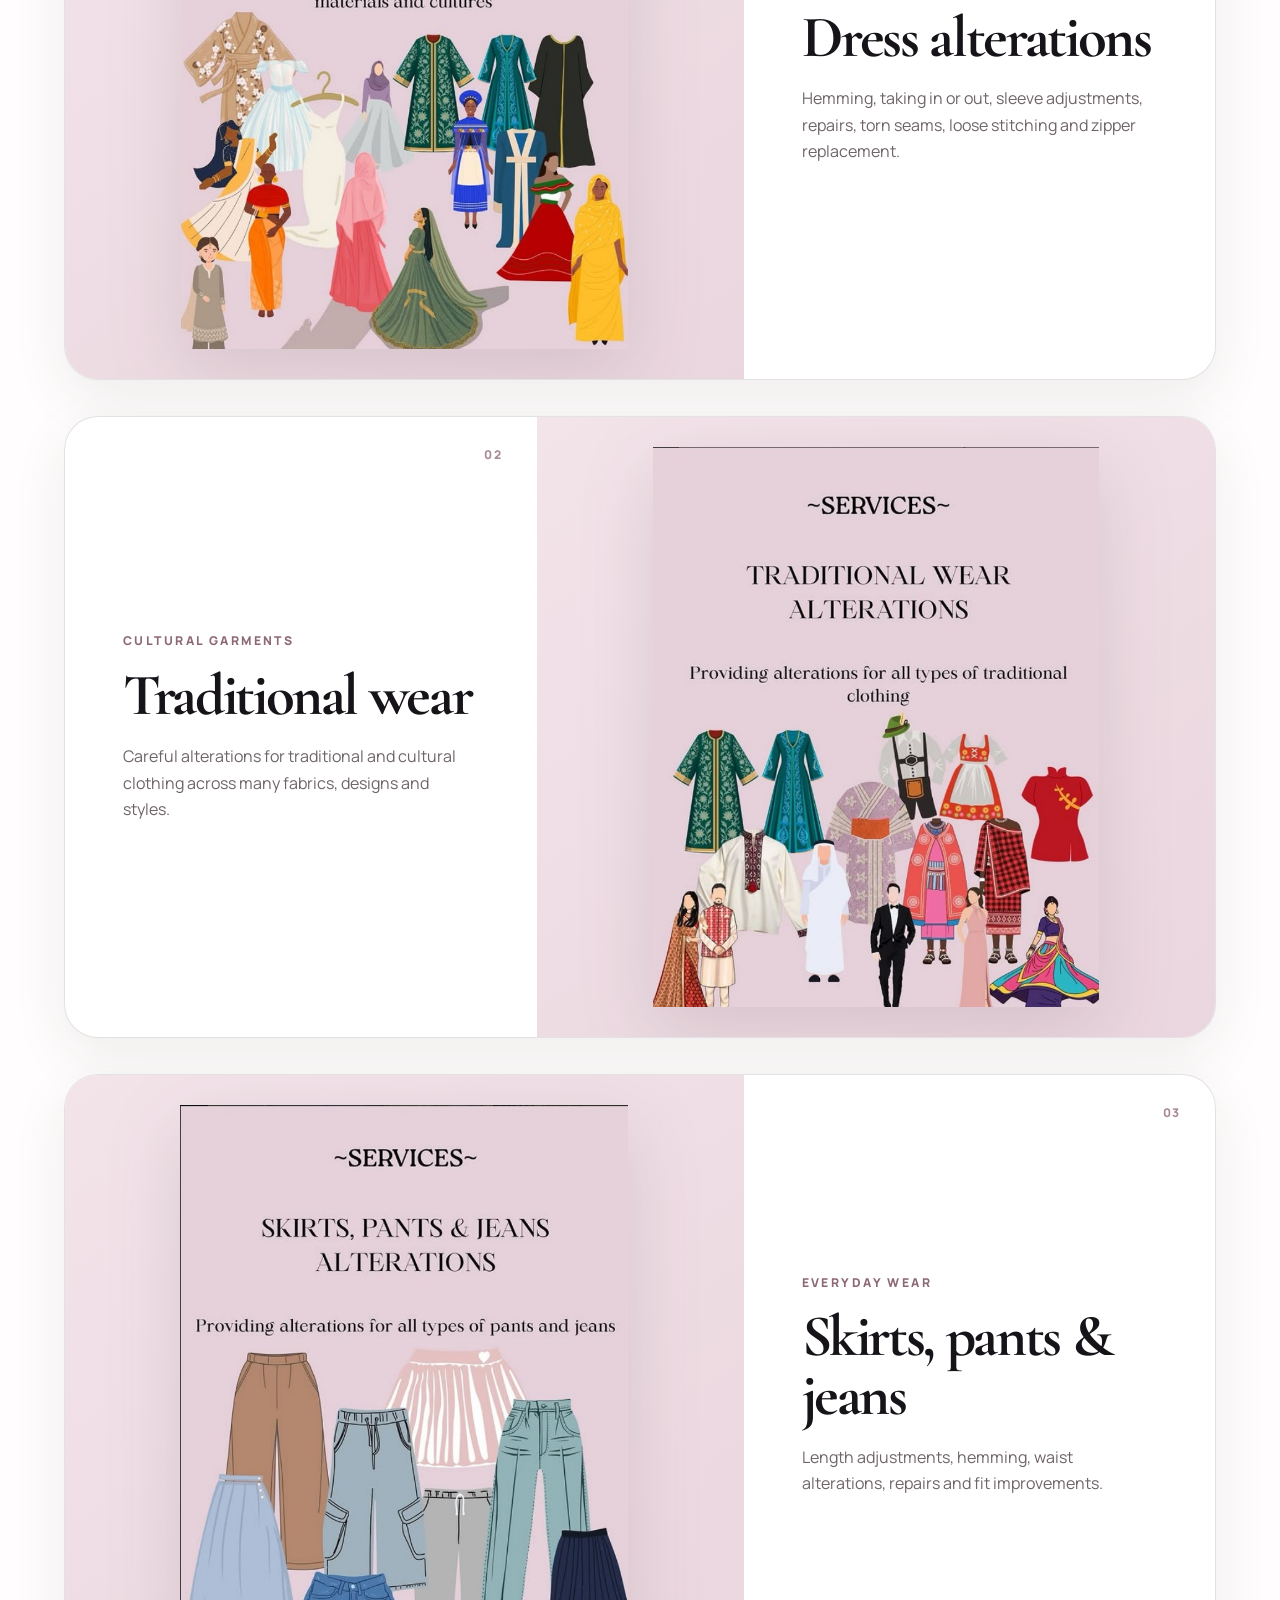
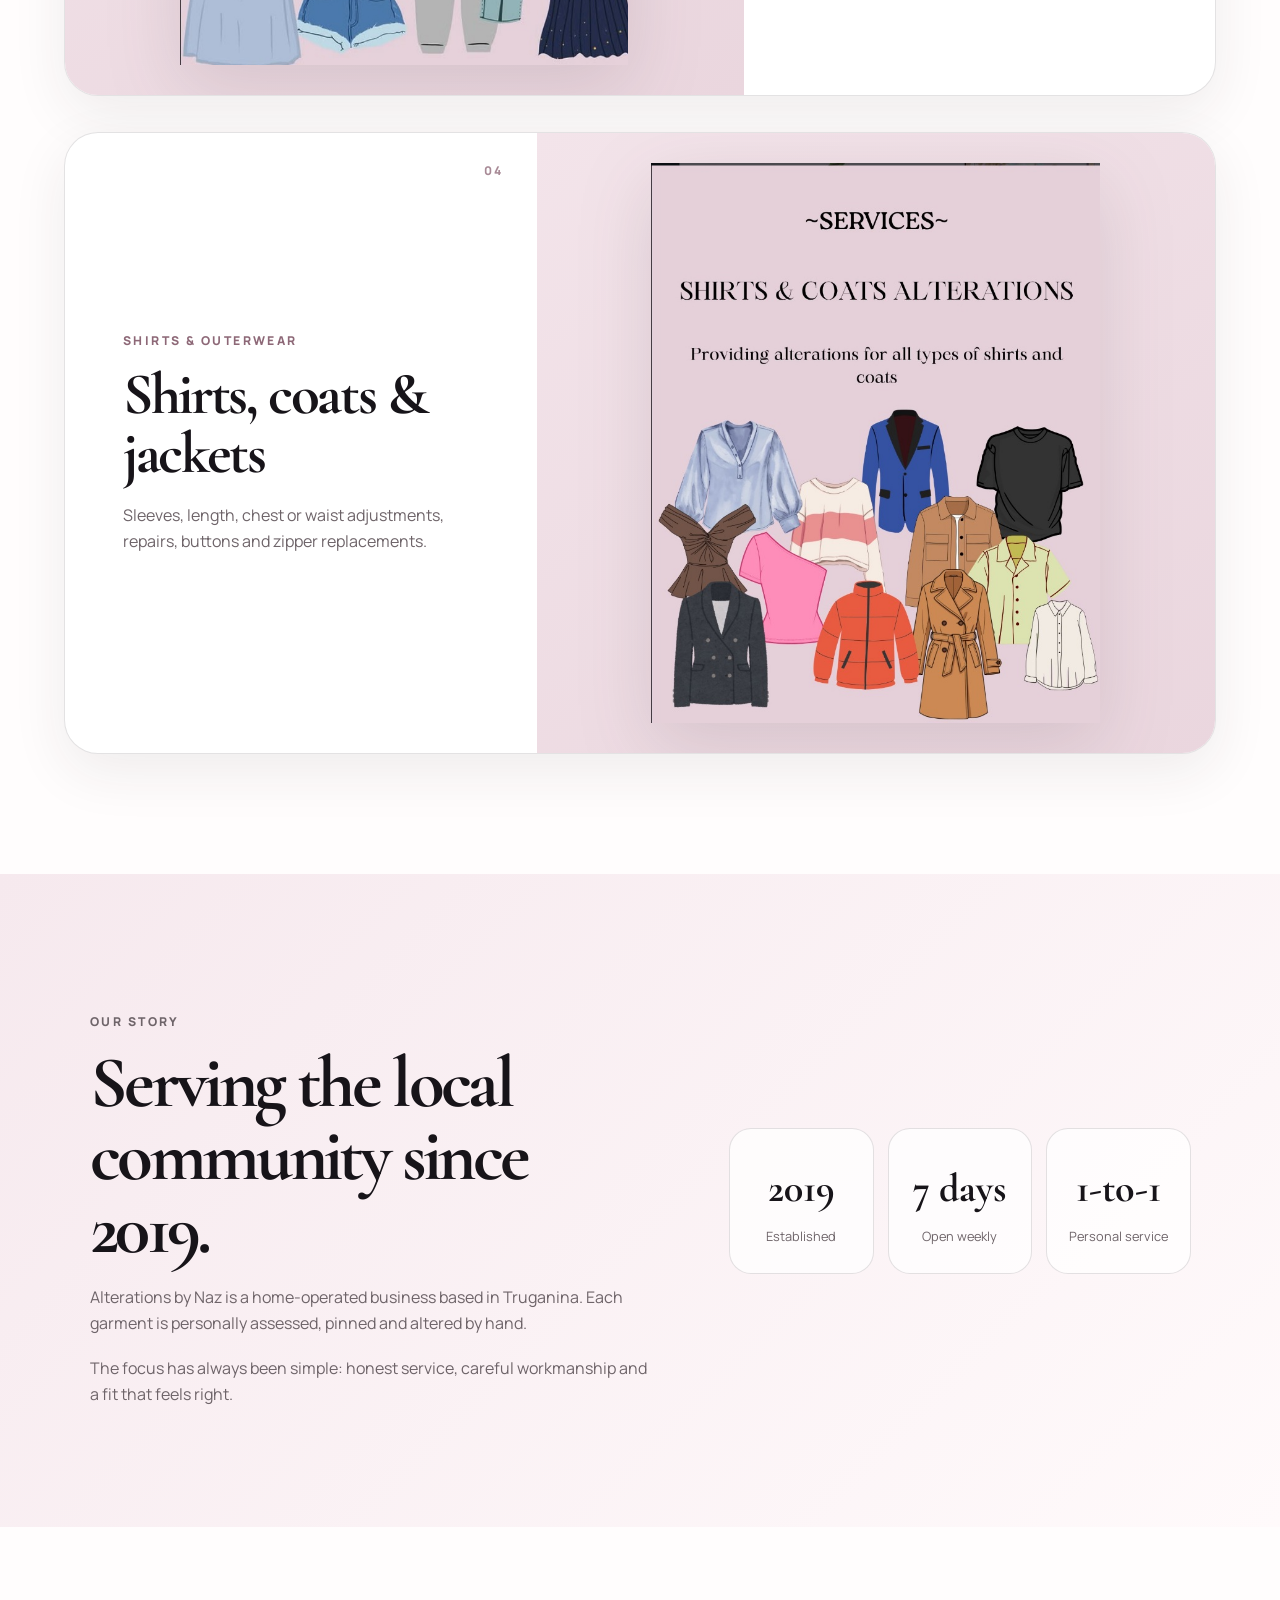
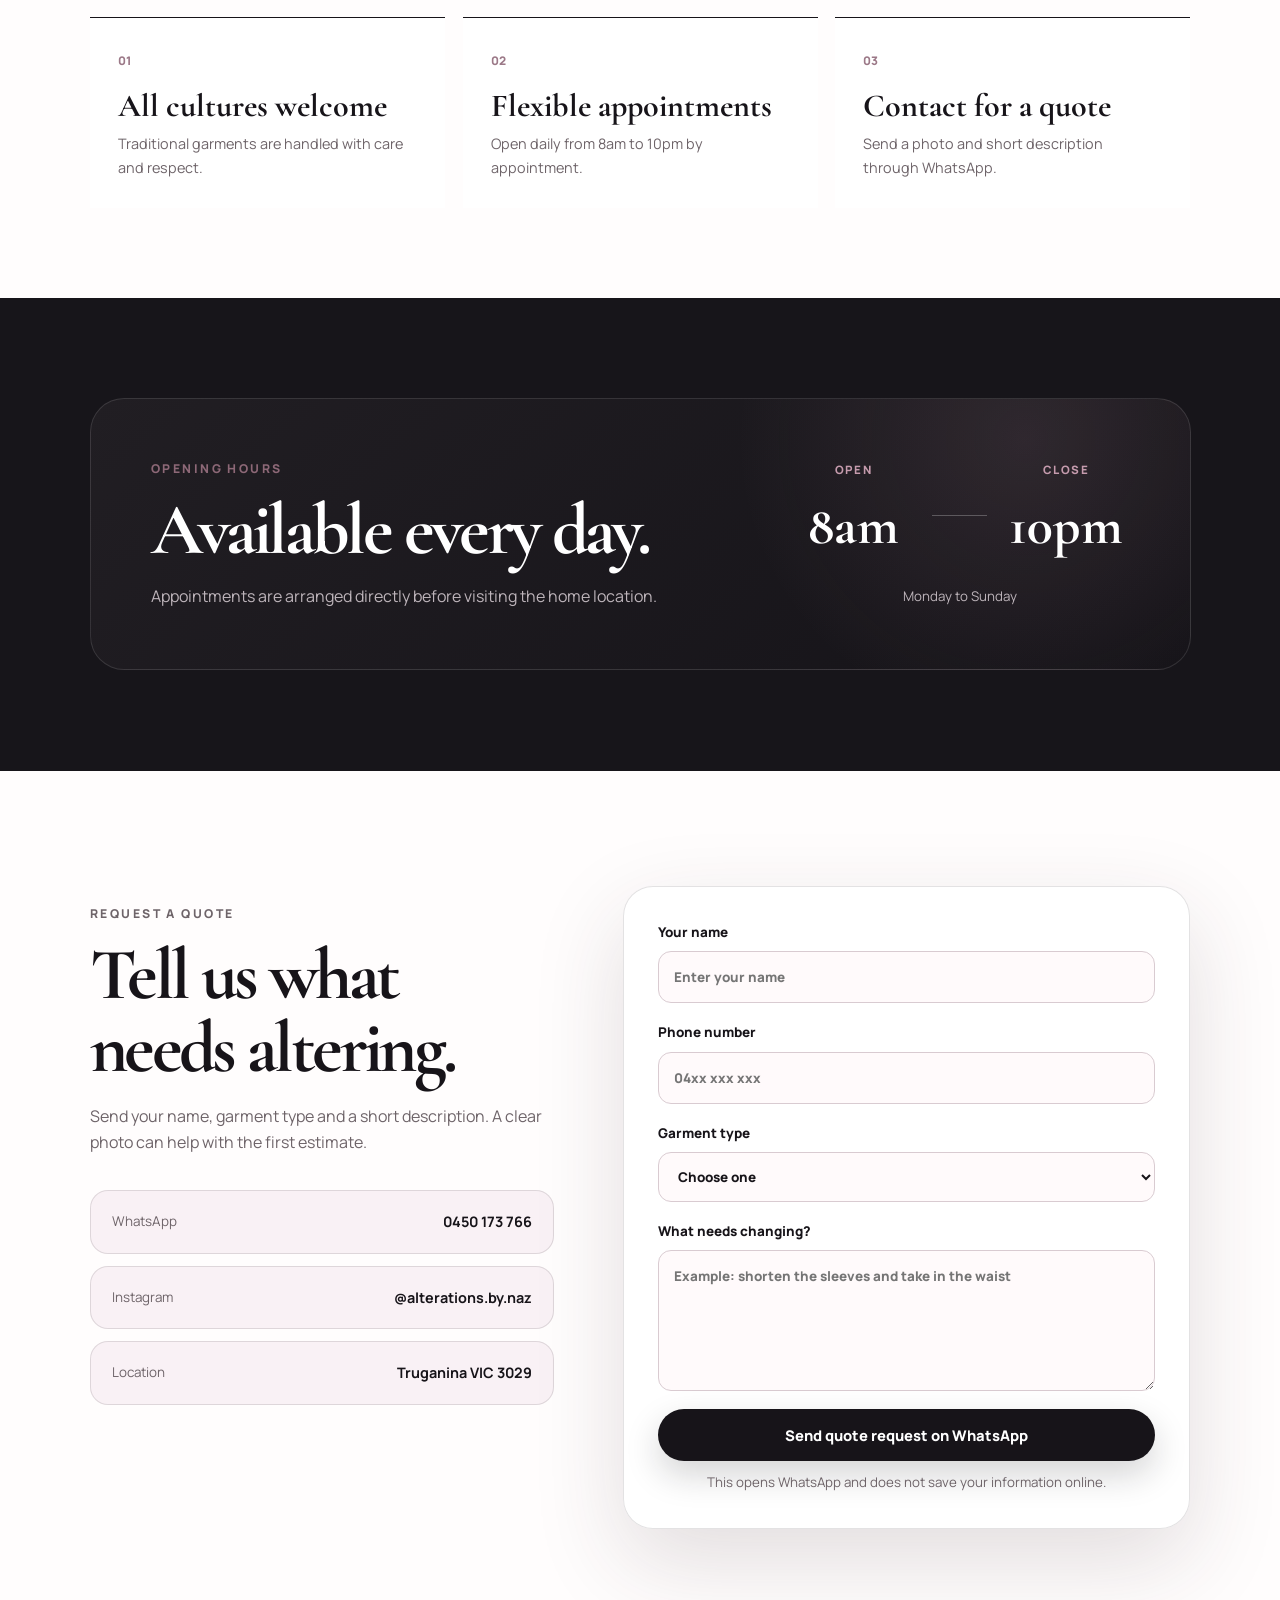
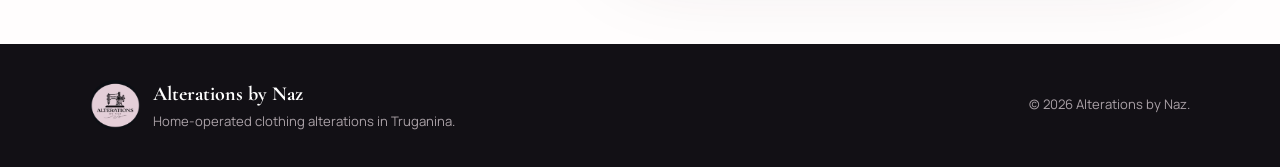
==== commit e76c5efc: "Refactor index.html for SEO and layout improvements Updated meta tags and title for better SEO and c" ====
--- a/index.html
+++ b/index.html
@@ -3,505 +3,287 @@
 <head>
   <meta charset="UTF-8">
   <meta name="viewport" content="width=device-width, initial-scale=1.0">
-
-  <title>Alterations by Naz | Clothing Alterations in Truganina</title>
-
-  <meta name="description" content="Alterations by Naz provides professional clothing alterations, repairs and fitting services from a home studio in Truganina, Victoria. Serving the local community since 2019.">
-  <meta name="keywords" content="clothing alterations Truganina, dress alterations Truganina, tailoring Tarneit, clothing repairs Werribee, traditional wear alterations, pants hemming, Alterations by Naz">
-  <meta name="author" content="Alterations by Naz">
-  <meta name="robots" content="index, follow">
-  <meta name="theme-color" content="#f4eee8">
-
-  <link rel="canonical" href="https://alterationsbynaz.com/">
-
-  <link rel="icon" type="image/jpeg" href="assets/logo.jpg">
-  <link rel="shortcut icon" type="image/jpeg" href="assets/logo.jpg">
-  <link rel="apple-touch-icon" href="assets/logo.jpg">
-
-  <meta property="og:type" content="website">
-  <meta property="og:title" content="Alterations by Naz | Truganina">
-  <meta property="og:description" content="Professional clothing alterations, repairs and fittings in Truganina, Victoria.">
-  <meta property="og:url" content="https://alterationsbynaz.com/">
-  <meta property="og:image" content="https://alterationsbynaz.com/assets/logo.jpg">
-
-  <meta name="twitter:card" content="summary_large_image">
-  <meta name="twitter:title" content="Alterations by Naz | Truganina">
-  <meta name="twitter:description" content="Professional clothing alterations, repairs and fittings in Truganina, Victoria.">
-  <meta name="twitter:image" content="https://alterationsbynaz.com/assets/logo.jpg">
-
+  <meta name="description" content="Alterations by Naz — home-operated clothing alterations in Truganina, Victoria. Serving the community since 2019.">
+  <title>Alterations by Naz | Truganina</title>
   <link rel="preconnect" href="https://fonts.googleapis.com">
   <link rel="preconnect" href="https://fonts.gstatic.com" crossorigin>
   <link href="https://fonts.googleapis.com/css2?family=Cormorant+Garamond:wght@500;600;700&family=Manrope:wght@400;500;600;700&display=swap" rel="stylesheet">
-
   <link rel="stylesheet" href="style.css">
-
-  <script type="application/ld+json">
-  {
-    "@context": "https://schema.org",
-    "@type": "ClothingStore",
-    "name": "Alterations by Naz",
-    "image": "https://alterationsbynaz.com/assets/logo.jpg",
-    "url": "https://alterationsbynaz.com/",
-    "telephone": "+61450173766",
-    "priceRange": "Contact for a quote",
-    "description": "Professional clothing alterations, repairs and fitting services in Truganina, Victoria.",
-    "foundingDate": "2019",
-    "address": {
-      "@type": "PostalAddress",
-      "addressLocality": "Truganina",
-      "addressRegion": "VIC",
-      "postalCode": "3029",
-      "addressCountry": "AU"
-    },
-    "areaServed": [
-      "Truganina",
-      "Tarneit",
-      "Williams Landing",
-      "Hoppers Crossing",
-      "Point Cook",
-      "Werribee"
-    ],
-    "openingHoursSpecification": [
-      {
-        "@type": "OpeningHoursSpecification",
-        "dayOfWeek": [
-          "Monday",
-          "Tuesday",
-          "Wednesday",
-          "Thursday",
-          "Friday",
-          "Saturday",
-          "Sunday"
-        ],
-        "opens": "08:00",
-        "closes": "22:00"
-      }
-    ],
-    "sameAs": [
-      "https://www.instagram.com/alterations.by.naz"
-    ]
-  }
-  </script>
 </head>
-
 <body>
-  <a class="skip-link" href="#main-content">Skip to content</a>
-
-  <header class="site-header" id="top">
-    <div class="container nav-wrap">
-      <a class="brand" href="#top" aria-label="Alterations by Naz home">
-        <img class="brand-logo" src="assets/logo.jpg" alt="Alterations by Naz logo" width="64" height="64">
-        <span class="brand-text">
-          <strong>Alterations by Naz</strong>
-          <small>Truganina, Victoria</small>
-        </span>
-      </a>
-
-      <button class="menu-toggle" type="button" aria-label="Open navigation menu" aria-expanded="false" aria-controls="site-navigation">
-        <span></span>
-        <span></span>
-        <span></span>
-      </button>
-
-      <nav class="site-nav" id="site-navigation" aria-label="Main navigation">
-        <a href="#services">Services</a>
-        <a href="#about">Our Story</a>
-        <a href="#hours">Hours</a>
-        <a href="#contact">Contact</a>
-        <a class="nav-cta" href="https://wa.me/61450173766?text=Hi%20Naz%2C%20I%20would%20like%20a%20quote%20for%20an%20alteration." target="_blank" rel="noopener noreferrer">Get a Quote</a>
-      </nav>
-    </div>
+  <div class="grain"></div>
+  <div class="cursor-glow" id="cursorGlow"></div>
+
+  <header class="site-header">
+    <a class="brand" href="#home">
+      <img src="assets/logo.jpg" alt="Alterations by Naz logo">
+      <span>
+        <strong>Alterations by Naz</strong>
+        <small>Truganina, Victoria</small>
+      </span>
+    </a>
+
+    <button class="menu-button" id="menuButton" aria-label="Open navigation">☰</button>
+
+    <nav id="nav">
+      <a href="#services">Services</a>
+      <a href="#story">Our story</a>
+      <a href="#hours">Hours</a>
+      <a href="#contact" class="nav-cta">Get a quote</a>
+    </nav>
   </header>
 
-  <main id="main-content">
-    <section class="hero">
-      <div class="hero-orbit hero-orbit-one" aria-hidden="true"></div>
-      <div class="hero-orbit hero-orbit-two" aria-hidden="true"></div>
-
-      <div class="container hero-grid">
-        <div class="hero-copy reveal">
-          <p class="eyebrow">Clothing alterations in Truganina</p>
-
-          <h1>
-            Perfect fit,
-            <span>Everytime</span>
-          </h1>
-
-          <p class="hero-description">
-            Thoughtful alterations, repairs and adjustments completed with care
-            from a welcoming home studio in Truganina.
-          </p>
-
-          <div class="hero-actions">
-            <a class="button button-primary" href="https://wa.me/61450173766?text=Hi%20Naz%2C%20I%20would%20like%20a%20quote%20for%20an%20alteration." target="_blank" rel="noopener noreferrer">Message on WhatsApp</a>
-            <a class="button button-secondary" href="#services">View Services</a>
-          </div>
-
-          <div class="hero-details" aria-label="Business highlights">
-            <div>
-              <strong>Since 2019</strong>
-              <span>Serving our community</span>
-            </div>
-            <div>
-              <strong>8am–10pm</strong>
-              <span>Open every day</span>
-            </div>
-            <div>
-              <strong>Truganina</strong>
-              <span>VIC 3029</span>
-            </div>
-          </div>
-        </div>
-
-        <div class="hero-visual reveal">
-          <div class="logo-stage">
-            <div class="logo-ring logo-ring-large" aria-hidden="true"></div>
-            <div class="logo-ring logo-ring-small" aria-hidden="true"></div>
-            <img class="hero-logo" src="assets/logo.jpg" alt="Alterations by Naz" width="520" height="520">
-          </div>
-        </div>
-      </div>
-    </section>
-
-    <section class="trust-strip" aria-label="Business features">
-      <div class="container trust-grid">
-        <div class="trust-item reveal">
-          <span class="trust-number">01</span>
-          <div>
-            <strong>Personal service</strong>
-            <p>Every garment receives individual care and attention.</p>
-          </div>
-        </div>
-
-        <div class="trust-item reveal">
-          <span class="trust-number">02</span>
-          <div>
-            <strong>Local and convenient</strong>
-            <p>Home-operated service based in Truganina.</p>
-          </div>
-        </div>
-
-        <div class="trust-item reveal">
-          <span class="trust-number">03</span>
-          <div>
-            <strong>Quote before work</strong>
-            <p>Contact us with photos or details for a tailored quote.</p>
-          </div>
-        </div>
-      </div>
-    </section>
-
-    <section class="section services-section" id="services">
-      <div class="container">
-        <div class="section-heading reveal">
-          <p class="eyebrow">What we alter</p>
-          <h2>Beautifully adjusted for the way you wear it.</h2>
-          <p>From everyday clothing to special garments, we help improve fit, comfort and finish.</p>
-        </div>
-
-        <div class="services-grid">
-          <article class="service-card service-card-large reveal">
-            <div class="service-image-wrap">
-              <img src="assets/dress-alterations.jpg" alt="Dress alterations" loading="lazy">
-            </div>
-            <div class="service-content">
-              <span class="service-index">01</span>
-              <h3>Dress Alterations</h3>
-              <p>Adjustments for fit, length, shape and comfort across casual, formal and occasion dresses.</p>
-              <span class="quote-label">Contact for a quote</span>
-            </div>
-          </article>
-
-          <article class="service-card reveal">
-            <div class="service-image-wrap">
-              <img src="assets/traditional-wear.jpg" alt="Traditional wear alterations" loading="lazy">
-            </div>
-            <div class="service-content">
-              <span class="service-index">02</span>
-              <h3>Traditional Wear</h3>
-              <p>Careful alterations for traditional clothing, detailed garments and special-occasion wear.</p>
-              <span class="quote-label">Contact for a quote</span>
-            </div>
-          </article>
-
-          <article class="service-card reveal">
-            <div class="service-image-wrap">
-              <img src="assets/skirts-pants-jeans.jpg" alt="Skirts, pants and jeans alterations" loading="lazy">
-            </div>
-            <div class="service-content">
-              <span class="service-index">03</span>
-              <h3>Skirts, Pants &amp; Jeans</h3>
-              <p>Hemming, waist adjustments, repairs and refinements for a more comfortable everyday fit.</p>
-              <span class="quote-label">Contact for a quote</span>
-            </div>
-          </article>
-
-          <article class="service-card service-card-wide reveal">
-            <div class="service-image-wrap">
-              <img src="assets/shirts-coats.jpg" alt="Shirts and coats alterations" loading="lazy">
-            </div>
-            <div class="service-content">
-              <span class="service-index">04</span>
-              <h3>Shirts &amp; Coats</h3>
-              <p>Sleeve, side, length and fit adjustments for shirts, jackets, coats and layered garments.</p>
-              <span class="quote-label">Contact for a quote</span>
-            </div>
-          </article>
-        </div>
-      </div>
-    </section>
-
-    <section class="section story-section" id="about">
-      <div class="container story-grid">
-        <div class="story-copy reveal">
-          <p class="eyebrow">Our story</p>
-          <h2>Local skill, personal care and attention to every detail.</h2>
-
-          <p>
-            Alterations by Naz has served the local community since 2019,
-            helping customers feel comfortable and confident in clothing that
-            fits properly.
-          </p>
-
-          <p>
-            Each item is assessed personally, with clear communication before
-            work begins. Whether it is a simple hem, an everyday repair or a
-            special garment, the goal is always a neat and reliable result.
-          </p>
-
-          <a class="text-link" href="https://www.instagram.com/alterations.by.naz" target="_blank" rel="noopener noreferrer">
-            See our work on Instagram
-            <span aria-hidden="true">↗</span>
-          </a>
-        </div>
-
-        <div class="experience-card reveal">
-          <span class="experience-year">2019</span>
-          <p>Serving Truganina and surrounding communities since</p>
-
-          <div class="experience-divider"></div>
-
-          <ul>
-            <li>Home-operated local business</li>
-            <li>Personal fittings and consultations</li>
-            <li>Everyday and special garments</li>
-            <li>Quotes based on each item</li>
-          </ul>
-        </div>
-      </div>
-    </section>
-
-    <section class="section hours-section" id="hours">
-      <div class="container hours-grid">
-        <div class="hours-heading reveal">
+  <main>
+    <section class="hero" id="home">
+      <div class="hero-copy reveal">
+        <p class="eyebrow">Home-operated alterations · Truganina</p>
+        <h1>Perfect fit,<br><em>Everytime</em></h1>
+        <p class="hero-text">
+          Thoughtful alterations for everyday clothing, formal wear and traditional garments.
+          Personally handled with care since 2019.
+        </p>
+
+        <div class="hero-actions">
+          <a class="button primary" href="#contact">Contact for a quote</a>
+          <a class="button secondary" href="https://www.instagram.com/alterations.by.naz" target="_blank" rel="noopener">View Instagram</a>
+        </div>
+
+        <div class="hero-meta">
+          <span>Open daily 8am–10pm</span>
+          <span>Truganina VIC 3029</span>
+          <span>By appointment</span>
+        </div>
+      </div>
+
+      <div class="hero-art reveal">
+        <div class="fabric-ring ring-one"></div>
+        <div class="fabric-ring ring-two"></div>
+        <div class="logo-frame">
+          <img src="assets/logo.jpg" alt="Alterations by Naz">
+        </div>
+        <div class="hero-tag tag-one">Since 2019</div>
+        <div class="hero-tag tag-two">All cultures welcome</div>
+      </div>
+    </section>
+
+    <section class="ticker" aria-label="Services">
+      <div class="ticker-track">
+        <span>Hemming</span>
+        <span>Taking in & out</span>
+        <span>Sleeve adjustments</span>
+        <span>Repairs</span>
+        <span>Zip replacement</span>
+        <span>Traditional wear</span>
+        <span>Formal wear</span>
+        <span>Hemming</span>
+        <span>Taking in & out</span>
+        <span>Sleeve adjustments</span>
+        <span>Repairs</span>
+      </div>
+    </section>
+
+    <section class="services-intro section" id="services">
+      <div class="section-heading reveal">
+        <p class="eyebrow">What we alter</p>
+        <h2>Every garment deserves the right fit.</h2>
+        <p>From everyday essentials to special pieces, each alteration is approached personally.</p>
+      </div>
+    </section>
+
+    <section class="service-showcase">
+      <article class="showcase-row reveal">
+        <div class="showcase-image">
+          <img src="assets/dress-alterations.jpg" alt="Dress alterations">
+        </div>
+        <div class="showcase-copy">
+          <span class="index">01</span>
+          <p class="eyebrow">Dresses</p>
+          <h3>Dress alterations</h3>
+          <p>Hemming, taking in or out, sleeve adjustments, repairs, torn seams, loose stitching and zipper replacement.</p>
+        </div>
+      </article>
+
+      <article class="showcase-row reverse reveal">
+        <div class="showcase-image">
+          <img src="assets/traditional-wear.jpg" alt="Traditional wear alterations">
+        </div>
+        <div class="showcase-copy">
+          <span class="index">02</span>
+          <p class="eyebrow">Cultural garments</p>
+          <h3>Traditional wear</h3>
+          <p>Careful alterations for traditional and cultural clothing across many fabrics, designs and styles.</p>
+        </div>
+      </article>
+
+      <article class="showcase-row reveal">
+        <div class="showcase-image">
+          <img src="assets/skirts-pants-jeans.jpg" alt="Skirts pants and jeans alterations">
+        </div>
+        <div class="showcase-copy">
+          <span class="index">03</span>
+          <p class="eyebrow">Everyday wear</p>
+          <h3>Skirts, pants & jeans</h3>
+          <p>Length adjustments, hemming, waist alterations, repairs and fit improvements.</p>
+        </div>
+      </article>
+
+      <article class="showcase-row reverse reveal">
+        <div class="showcase-image">
+          <img src="assets/shirts-coats.jpg" alt="Shirts and coats alterations">
+        </div>
+        <div class="showcase-copy">
+          <span class="index">04</span>
+          <p class="eyebrow">Shirts & outerwear</p>
+          <h3>Shirts, coats & jackets</h3>
+          <p>Sleeves, length, chest or waist adjustments, repairs, buttons and zipper replacements.</p>
+        </div>
+      </article>
+    </section>
+
+    <section class="story-section" id="story">
+      <div class="story-copy reveal">
+        <p class="eyebrow">Our story</p>
+        <h2>Serving the local community since 2019.</h2>
+        <p>
+          Alterations by Naz is a home-operated business based in Truganina.
+          Each garment is personally assessed, pinned and altered by hand.
+        </p>
+        <p>
+          The focus has always been simple: honest service, careful workmanship and a fit that feels right.
+        </p>
+      </div>
+
+      <div class="story-stats reveal">
+        <div>
+          <strong>2019</strong>
+          <span>Established</span>
+        </div>
+        <div>
+          <strong>7 days</strong>
+          <span>Open weekly</span>
+        </div>
+        <div>
+          <strong>1-to-1</strong>
+          <span>Personal service</span>
+        </div>
+      </div>
+    </section>
+
+    <section class="trust-strip">
+      <article class="reveal">
+        <span>01</span>
+        <h3>All cultures welcome</h3>
+        <p>Traditional garments are handled with care and respect.</p>
+      </article>
+      <article class="reveal">
+        <span>02</span>
+        <h3>Flexible appointments</h3>
+        <p>Open daily from 8am to 10pm by appointment.</p>
+      </article>
+      <article class="reveal">
+        <span>03</span>
+        <h3>Contact for a quote</h3>
+        <p>Send a photo and short description through WhatsApp.</p>
+      </article>
+    </section>
+
+    <section class="hours-section" id="hours">
+      <div class="hours-card reveal">
+        <div>
           <p class="eyebrow">Opening hours</p>
           <h2>Available every day.</h2>
-          <p>Please message before visiting so we can arrange a suitable fitting or drop-off time.</p>
-        </div>
-
-        <div class="hours-card reveal">
-          <div class="hours-row">
-            <span>Monday – Sunday</span>
-            <strong>8:00am – 10:00pm</strong>
+          <p>Appointments are arranged directly before visiting the home location.</p>
+        </div>
+        <div class="hours-grid">
+          <div>
+            <span>Open</span>
+            <strong>8am</strong>
           </div>
-
-          <div class="hours-row">
+          <div class="divider"></div>
+          <div>
+            <span>Close</span>
+            <strong>10pm</strong>
+          </div>
+          <small>Monday to Sunday</small>
+        </div>
+      </div>
+    </section>
+
+    <section class="contact-section section" id="contact">
+      <div class="contact-copy reveal">
+        <p class="eyebrow">Request a quote</p>
+        <h2>Tell us what needs altering.</h2>
+        <p>
+          Send your name, garment type and a short description. A clear photo can help with the first estimate.
+        </p>
+
+        <div class="contact-links">
+          <a href="https://wa.me/61450173766?text=Hi%20Naz%2C%20I%20would%20like%20a%20quote%20for%20an%20alteration." target="_blank" rel="noopener">
+            <span>WhatsApp</span>
+            <strong>0450 173 766</strong>
+          </a>
+          <a href="https://www.instagram.com/alterations.by.naz" target="_blank" rel="noopener">
+            <span>Instagram</span>
+            <strong>@alterations.by.naz</strong>
+          </a>
+          <div>
             <span>Location</span>
             <strong>Truganina VIC 3029</strong>
           </div>
-
-          <div class="hours-note">
-            Exact home address is provided when an appointment is arranged.
-          </div>
-        </div>
-      </div>
-    </section>
-
-    <section class="section contact-section" id="contact">
-      <div class="container contact-grid">
-        <div class="contact-copy reveal">
-          <p class="eyebrow">Request a quote</p>
-          <h2>Tell us what needs altering.</h2>
-
-          <p>
-            Send a photo and a short description through WhatsApp or complete
-            the form. We will reply with the next steps.
-          </p>
-
-          <div class="contact-links">
-            <a href="tel:+61450173766">
-              <span>Phone / WhatsApp</span>
-              <strong>0450 173 766</strong>
-            </a>
-
-            <a href="https://www.instagram.com/alterations.by.naz" target="_blank" rel="noopener noreferrer">
-              <span>Instagram</span>
-              <strong>@alterations.by.naz</strong>
-            </a>
-
-            <div>
-              <span>Service area</span>
-              <strong>Truganina and nearby suburbs</strong>
-            </div>
-          </div>
-        </div>
-
-        <form class="quote-form reveal" id="quote-form">
-          <div class="form-row">
-            <label for="name">Your name</label>
-            <input id="name" name="name" type="text" autocomplete="name" placeholder="Enter your name" required>
-          </div>
-
-          <div class="form-row">
-            <label for="phone">Phone number</label>
-            <input id="phone" name="phone" type="tel" autocomplete="tel" placeholder="Enter your phone number" required>
-          </div>
-
-          <div class="form-row">
-            <label for="garment">Garment type</label>
-            <select id="garment" name="garment" required>
-              <option value="">Choose a garment</option>
-              <option value="Dress">Dress</option>
-              <option value="Traditional wear">Traditional wear</option>
-              <option value="Skirt, pants or jeans">Skirt, pants or jeans</option>
-              <option value="Shirt or coat">Shirt or coat</option>
-              <option value="Other garment">Other garment</option>
-            </select>
-          </div>
-
-          <div class="form-row">
-            <label for="message">What needs altering?</label>
-            <textarea id="message" name="message" rows="5" placeholder="Describe the alteration you need" required></textarea>
-          </div>
-
-          <button class="button button-primary form-submit" type="submit">Send through WhatsApp</button>
-
-          <p class="form-note">
-            This form opens WhatsApp with your details. It does not store your information on the website.
-          </p>
-        </form>
-      </div>
-    </section>
-
-    <section class="area-section">
-      <div class="container reveal">
-        <p>
-          Proudly serving customers from
-          <strong>Truganina</strong>,
-          <strong>Tarneit</strong>,
-          <strong>Williams Landing</strong>,
-          <strong>Hoppers Crossing</strong>,
-          <strong>Point Cook</strong> and
-          <strong>Werribee</strong>.
-        </p>
-      </div>
+        </div>
+      </div>
+
+      <form class="quote-form reveal" id="quoteForm">
+        <label>
+          Your name
+          <input type="text" id="name" required placeholder="Enter your name">
+        </label>
+
+        <label>
+          Phone number
+          <input type="tel" id="phone" required placeholder="04xx xxx xxx">
+        </label>
+
+        <label>
+          Garment type
+          <select id="garment" required>
+            <option value="">Choose one</option>
+            <option>Dress</option>
+            <option>Traditional wear</option>
+            <option>Skirt</option>
+            <option>Pants or jeans</option>
+            <option>Shirt</option>
+            <option>Coat or jacket</option>
+            <option>Other</option>
+          </select>
+        </label>
+
+        <label>
+          What needs changing?
+          <textarea id="details" rows="5" required placeholder="Example: shorten the sleeves and take in the waist"></textarea>
+        </label>
+
+        <button class="button primary full" type="submit">Send quote request on WhatsApp</button>
+        <small>This opens WhatsApp and does not save your information online.</small>
+      </form>
     </section>
   </main>
 
-  <footer class="site-footer">
-    <div class="container footer-grid">
-      <div class="footer-brand">
-        <img src="assets/logo.jpg" alt="" width="54" height="54">
-        <div>
-          <strong>Alterations by Naz</strong>
-          <span>Clothing alterations in Truganina</span>
-        </div>
-      </div>
-
-      <div class="footer-links">
-        <a href="#services">Services</a>
-        <a href="#about">Our Story</a>
-        <a href="#hours">Hours</a>
-        <a href="#contact">Contact</a>
-      </div>
-
-      <p class="copyright">
-        © <span id="current-year"></span> Alterations by Naz. All rights reserved.
-      </p>
-    </div>
-  </footer>
-
-  <a class="floating-whatsapp" href="https://wa.me/61450173766?text=Hi%20Naz%2C%20I%20would%20like%20a%20quote%20for%20an%20alteration." target="_blank" rel="noopener noreferrer" aria-label="Message Alterations by Naz on WhatsApp">
-    <span aria-hidden="true">✆</span>
+  <a class="floating-whatsapp" href="https://wa.me/61450173766?text=Hi%20Naz%2C%20I%20would%20like%20a%20quote%20for%20an%20alteration." target="_blank" rel="noopener" aria-label="Message Alterations by Naz on WhatsApp">
     <span>WhatsApp</span>
   </a>
 
-  <script>
-    const menuButton = document.querySelector(".menu-toggle");
-    const navigation = document.querySelector(".site-nav");
-
-    if (menuButton && navigation) {
-      menuButton.addEventListener("click", () => {
-        const isOpen = navigation.classList.toggle("is-open");
-        menuButton.setAttribute("aria-expanded", String(isOpen));
-      });
-
-      navigation.querySelectorAll("a").forEach((link) => {
-        link.addEventListener("click", () => {
-          navigation.classList.remove("is-open");
-          menuButton.setAttribute("aria-expanded", "false");
-        });
-      });
-    }
-
-    const revealElements = document.querySelectorAll(".reveal");
-
-    if ("IntersectionObserver" in window) {
-      const revealObserver = new IntersectionObserver(
-        (entries, observer) => {
-          entries.forEach((entry) => {
-            if (entry.isIntersecting) {
-              entry.target.classList.add("is-visible");
-              observer.unobserve(entry.target);
-            }
-          });
-        },
-        {
-          threshold: 0.12,
-          rootMargin: "0px 0px -40px 0px"
-        }
-      );
-
-      revealElements.forEach((element) => revealObserver.observe(element));
-    } else {
-      revealElements.forEach((element) => {
-        element.classList.add("is-visible");
-      });
-    }
-
-    const quoteForm = document.getElementById("quote-form");
-
-    if (quoteForm) {
-      quoteForm.addEventListener("submit", (event) => {
-        event.preventDefault();
-
-        const name = document.getElementById("name").value.trim();
-        const phone = document.getElementById("phone").value.trim();
-        const garment = document.getElementById("garment").value;
-        const message = document.getElementById("message").value.trim();
-
-        const whatsappMessage = [
-          "Hi Naz, I would like a quote for an alteration.",
-          "",
-          `Name: ${name}`,
-          `Phone: ${phone}`,
-          `Garment: ${garment}`,
-          `Alteration needed: ${message}`
-        ].join("\n");
-
-        const whatsappUrl =
-          "https://wa.me/61450173766?text=" +
-          encodeURIComponent(whatsappMessage);
-
-        window.open(whatsappUrl, "_blank", "noopener,noreferrer");
-      });
-    }
-
-    const yearElement = document.getElementById("current-year");
-
-    if (yearElement) {
-      yearElement.textContent = new Date().getFullYear();
-    }
-  </script>
+  <footer>
+    <div class="footer-brand">
+      <img src="assets/logo.jpg" alt="">
+      <div>
+        <strong>Alterations by Naz</strong>
+        <p>Home-operated clothing alterations in Truganina.</p>
+      </div>
+    </div>
+    <p>© <span id="year"></span> Alterations by Naz.</p>
+  </footer>
+
+  <script src="script.js"></script>
 </body>
 </html>
